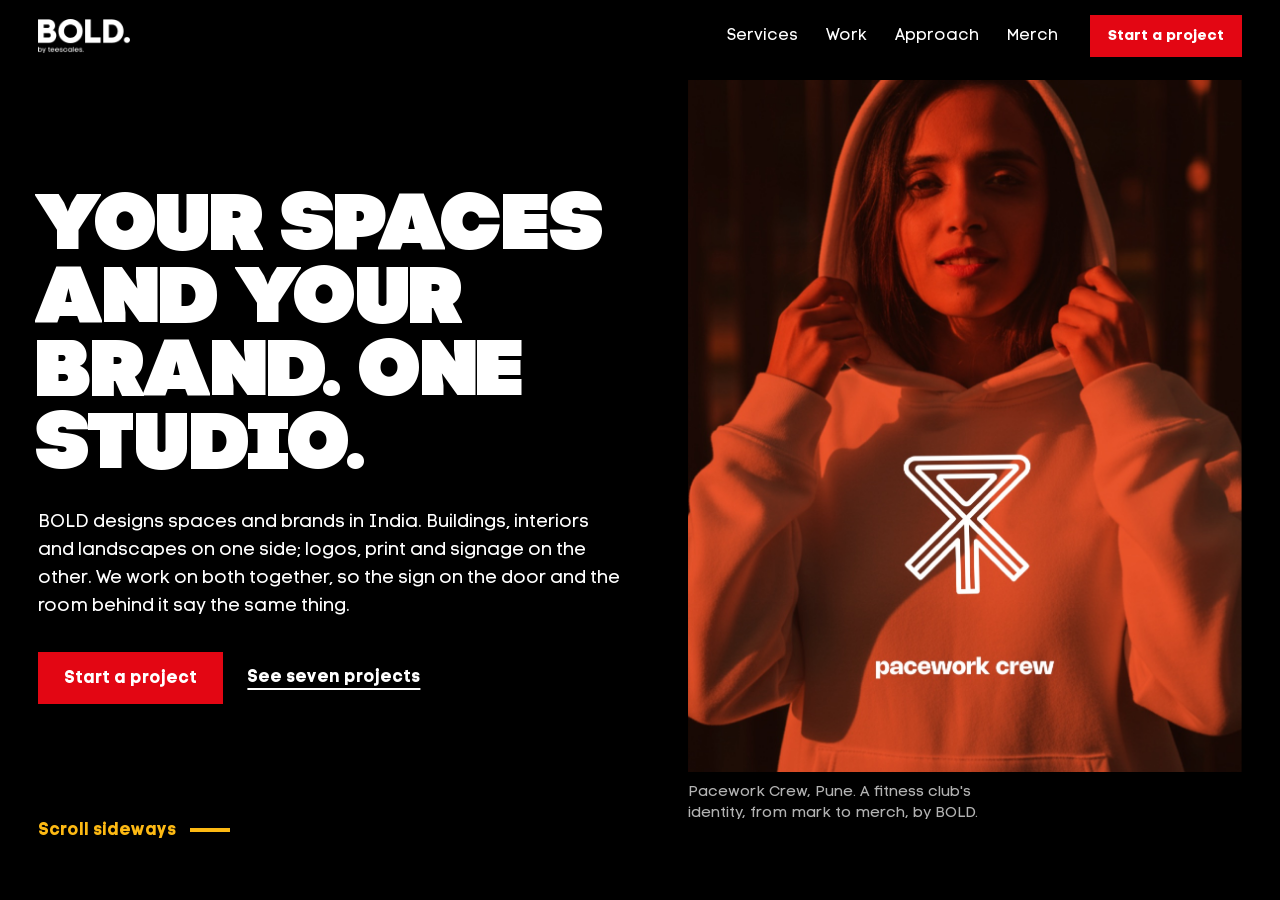
==== index.html @ d88d994c "feat: Work page for every project; homepage features up to four projects.html is rebuilt in the home" ====
<!DOCTYPE html>
<html lang="en">
<head>
  <meta charset="UTF-8">
  <meta name="viewport" content="width=device-width, initial-scale=1.0, viewport-fit=cover">
  <title>BOLD — Spaces and brands, one studio</title>
  <meta name="description" content="BOLD is a design studio in India for spaces and brands: buildings, interiors and landscapes, and the identity that goes with them.">
  <link rel="icon" type="image/png" href="Favicon.png">
  <link rel="preload" href="fonts/Code-Pro-Black.ttf" as="font" type="font/ttf" crossorigin>
  <link rel="stylesheet" href="style.css">
</head>
<body>
  <a class="skip" href="#work">Skip to the work</a>

  <header class="bar">
    <a class="bar-logo" href="#top" aria-label="BOLD, back to start"><img src="logo.png" alt="BOLD." width="102" height="38"></a>
    <nav class="bar-nav" aria-label="Sections">
      <a href="#services">Services</a>
      <a href="projects.html">Work</a>
      <a href="#approach">Approach</a>
      <a href="merch.html">Merch</a>
    </nav>
    <a class="btn btn-small" href="#contact">Start a project</a>
  </header>

  <main class="track" id="track" tabindex="-1">

    <!-- 1. Hero -->
    <section class="panel hero" id="top" aria-labelledby="hero-title">
      <div class="hero-copy">
        <h1 id="hero-title" class="display">Your spaces and your brand. One studio.</h1>
        <p class="lede">BOLD designs spaces and brands in India. Buildings, interiors and landscapes on one side; logos, print and signage on the other. We work on both together, so the sign on the door and the room behind it say the same thing.</p>
        <div class="hero-actions">
          <a class="btn" href="#contact">Start a project</a>
          <a class="link" href="#work">See seven projects</a>
        </div>
      </div>
      <figure class="hero-figure">
        <img src="img/pacework-01.jpg" alt="A runner in an orange Pacework Crew hoodie with the club's ribbon-arrow mark on the chest" width="1119" height="1400" fetchpriority="high">
        <figcaption>Pacework Crew, Pune. A fitness club's identity, from mark to merch, by BOLD.</figcaption>
      </figure>
      <p class="hint" aria-hidden="true"><span class="hint-desk">Scroll sideways</span><span class="hint-phone">Scroll down</span></p>
    </section>

    <!-- 2. Services -->
    <section class="panel services" id="services" aria-labelledby="services-title">
      <div class="services-head">
        <h2 id="services-title" class="display">Three things we do. All under one roof.</h2>
        <p>Most clients need two of them. Hiring one studio for all of it means one brief, one set of meetings and one person who answers for the result.</p>
      </div>
      <article class="service s-blue" data-discipline="architecture">
        <h3>Spaces</h3>
        <p>Buildings, interiors and landscapes. We plan the site, shape the rooms and the ground around them, and hand over drawings a contractor can price.</p>
        <ul>
          <li>Architecture and site planning</li>
          <li>Interior design</li>
          <li>Landscape design</li>
          <li>Elevation design</li>
        </ul>
        <p class="service-proof">Now on the board: Kutumbh Old Age Oasis, Rourkela. A farmhouse for Anup Sharma.</p>
      </article>
      <article class="service s-red" data-discipline="branding">
        <h3>Brand identity</h3>
        <p>A logo with a reason behind every line, then the cards, signs, packaging and guidelines that keep it right after we leave.</p>
        <ul>
          <li>Logo and mark</li>
          <li>Stationery and print</li>
          <li>Merch and packaging</li>
          <li>Brand guidelines</li>
        </ul>
        <p class="service-proof">Five identities since 2024, for clients in Pune, Guwahati, Bhubaneswar and beyond.</p>
      </article>
      <article class="service s-yellow" data-discipline="execution">
        <h3>Execution strategy</h3>
        <p>A design is only as good as what gets made. We pick the vendors, check the samples and stay on it until the print or the finished space matches the drawing.</p>
        <ul>
          <li>Vendor and material selection</li>
          <li>Print and production checks</li>
          <li>Site visits</li>
        </ul>
        <p class="service-proof">Included with every BOLD project.</p>
      </article>
    </section>

    <!-- 3. Work index (live filter) -->
    <section class="panel index" id="work" aria-labelledby="work-title">
      <h2 id="work-title" class="display">Seven projects. Four cities. Three years.</h2>
      <div class="filter" role="group" aria-label="Show projects by discipline">
        <button type="button" class="chip is-on" data-filter="all" aria-pressed="true">All work</button>
        <button type="button" class="chip chip-red" data-filter="branding" aria-pressed="false">Brand identity</button>
        <button type="button" class="chip chip-blue" data-filter="architecture" aria-pressed="false">Spaces</button>
      </div>
      <ul class="index-list">
        <li data-discipline="branding"><a href="#p-pacework"><span class="ix-name">Pacework Crew</span><span class="ix-meta">Full brand design, Pune, 2025</span></a></li>
        <li data-discipline="branding"><a href="#p-trishakti"><span class="ix-name">Trishakti Homestay</span><span class="ix-meta">Logo and stationery, Guwahati, 2025</span></a></li>
        <li data-discipline="branding"><a href="#p-archveda"><span class="ix-name">Arch Veda</span><span class="ix-meta">Logo and stationery, Bhubaneswar, 2024</span></a></li>
        <li data-discipline="branding"><a href="#p-kaafi"><span class="ix-name">Kaafi Coffee</span><span class="ix-meta">Brand identity, 2026</span></a></li>
        <li data-discipline="branding"><span class="ix-name">Chutneys By Neel</span><span class="ix-meta">Full brand design, 2026. Photographs soon.</span></li>
        <li data-discipline="architecture"><span class="ix-name">Kutumbh Old Age Oasis</span><span class="ix-meta">Architectural consultancy, Rourkela, 2026. In design.</span></li>
        <li data-discipline="architecture"><span class="ix-name">Farmhouse for Anup Sharma</span><span class="ix-meta">Architectural consultancy, 2026. In design.</span></li>
      </ul>
      <a class="link work-all" href="projects.html">See every project on the Work page</a>
    </section>

    <!-- featured:start — up to four projects shown on the homepage -->
    <!-- 4. Pacework Crew -->
    <section class="panel project p-pacework" id="p-pacework" aria-labelledby="pacework-title">
      <div class="project-copy">
        <h2 id="pacework-title" class="display">Pacework Crew</h2>
        <p class="project-meta">Full brand design, Pune, 2025</p>
        <p>Three friends started a running club in Pune to pull people out of unhealthy habits. They needed a mark that looked like progress.</p>
        <p>We drew a ribbon around the letter P, tilted it upward and turned the point into an arrow. Three lines run around it like lanes on a track. Then we put it on everything members actually wear and carry.</p>
      </div>
      <div class="strip">
        <figure class="tile tall"><img src="img/pacework-03.jpg" alt="Pacework Crew mark on dark ground, with a note that it centres on the letter P" loading="lazy" width="1120" height="1400"><figcaption>The mark centres on a P for Pacework.</figcaption></figure>
        <figure class="tile tall"><img src="img/pacework-08.jpg" alt="Club member in a teal Pacework Crew tee at an outdoor gym" loading="lazy" width="1120" height="1400"><figcaption>Tees, worn at the club's outdoor gym.</figcaption></figure>
        <figure class="tile tall"><img src="img/pacework-11.jpg" alt="Member holding a white Pacework Crew sipper reading Purpose over comfort" loading="lazy" width="1120" height="1400"><figcaption>Sippers carry the club's line: Purpose over comfort.</figcaption></figure>
        <figure class="tile tall"><img src="img/pacework-06.jpg" alt="Pacework Crew mark on blue, yellow and orange colour blocks" loading="lazy" width="1120" height="1400"><figcaption>One mark, three colours of kit.</figcaption></figure>
        <figure class="tile tall"><img src="img/pacework-12.jpg" alt="Member in a yellow Pacework Crew tank top" loading="lazy" width="1120" height="1400"><figcaption>Tanks for race day.</figcaption></figure>
      </div>
    </section>

    <!-- 5. Trishakti -->
    <section class="panel project p-trishakti" id="p-trishakti" aria-labelledby="trishakti-title">
      <div class="project-copy">
        <h2 id="trishakti-title" class="display">Trishakti Homestay</h2>
        <p class="project-meta">Logo and stationery, Guwahati, 2025</p>
        <p>A mother and her two daughters run this homestay in Guwahati. Trishakti means three strengths, so the mark is three figures under one roof.</p>
        <p>Warm maroon and blush for the colours of an Assamese home, and a hand-drawn flower on every printed piece a guest takes away.</p>
      </div>
      <div class="mosaic">
        <figure class="tile wide"><img src="img/trishakti-02.jpg" alt="Trishakti Homestay business cards in cream and maroon" loading="lazy" width="1400" height="932"><figcaption>Business cards in cream and maroon.</figcaption></figure>
        <figure class="tile portrait"><img src="img/trishakti-03.jpg" alt="Cream Trishakti tote bag with a line-drawn flower" loading="lazy" width="933" height="1400"><figcaption>The guest tote.</figcaption></figure>
        <figure class="tile wide"><img src="img/trishakti-05.jpg" alt="Open Trishakti brochure with flower illustrations" loading="lazy" width="1400" height="932"><figcaption>The welcome booklet: where Assam's warmth welcomes you.</figcaption></figure>
      </div>
    </section>

    <!-- 6. Arch Veda: from sketch to system -->
    <section class="panel project p-archveda" id="p-archveda" aria-labelledby="archveda-title">
      <div class="project-copy">
        <h2 id="archveda-title" class="display">Arch Veda</h2>
        <p class="project-meta">Logo and stationery, Bhubaneswar, 2024</p>
        <p>An architecture studio that works between modern and traditional design. Its mark joins the English letter a with the Hindi letter वे in one stroke.</p>
        <p>Repeat the mark and it becomes a pattern, so the two languages keep talking across every surface.</p>
      </div>
      <ol class="sequence">
        <li><figure class="tile sq"><img src="img/archveda-02.jpg" alt="Pencil sketch of the letter a on grid paper" loading="lazy" width="1400" height="1400"><figcaption>Sketch on grid paper.</figcaption></figure></li>
        <li><figure class="tile sq"><img src="img/archveda-01.jpg" alt="Final Arch Veda mark, white on black" loading="lazy" width="1400" height="1398"><figcaption>The finished mark.</figcaption></figure></li>
        <li><figure class="tile sq"><img src="img/archveda-06.jpg" alt="Arch Veda mark repeated into a pattern" loading="lazy" width="1400" height="1398"><figcaption>Repeated into a pattern.</figcaption></figure></li>
      </ol>
    </section>

    <!-- 6b. Kaafi Coffee: from wordmark to cans -->
    <section class="panel project p-kaafi" id="p-kaafi" aria-labelledby="kaafi-title">
      <div class="project-copy">
        <h2 id="kaafi-title" class="display">Kaafi Coffee</h2>
        <p class="project-meta">Brand identity, 2026</p>
        <p>A coffee brand named in two scripts: काफी in Devanagari over COFFEE in wide Latin capitals, so it reads in Hindi and English at a glance. We drew it in black first. It only got colour once it worked without any.</p>
        <p>Three dogs carry the brand: sleepy pink, calm teal and wide-eyed yellow, each tied to one colour, so you see the colour and know the dog. The same three go on cups, tubes and cans, each with a line in its own mood: "At a normal pace", "Medium hard", "HAAAAAAARD!"</p>
      </div>
      <ol class="sequence">
        <li><figure class="tile sq"><img src="img/kaafi-02.jpg" alt="Kaafi Coffee wordmark in black, Devanagari over spaced Latin capitals, with pink, teal and yellow circles" loading="lazy" width="1400" height="1400"><figcaption>The wordmark in black, before any colour.</figcaption></figure></li>
        <li><figure class="tile sq"><img src="img/kaafi-03.jpg" alt="Kaafi wordmark in outline over construction lines and circles" loading="lazy" width="1400" height="1400"><figcaption>Built on guides: the Devanagari top line sets the width.</figcaption></figure></li>
        <li><figure class="tile sq"><img src="img/kaafi-04.jpg" alt="Three Kaafi lockups with a sleepy pink, calm teal and wide-eyed yellow dog" loading="lazy" width="1400" height="1400"><figcaption>Three dogs, three colours, one wordmark.</figcaption></figure></li>
        <li><figure class="tile sq"><img src="img/kaafi-05.jpg" alt="Grid of nine Kaafi dog tiles in pink, teal and yellow" loading="lazy" width="1400" height="1400"><figcaption>Shuffle the grid and it still reads.</figcaption></figure></li>
        <li><figure class="tile sq"><img src="img/kaafi-08.jpg" alt="Three Kaafi takeaway cups in teal, pink and yellow" loading="lazy" width="1400" height="1400"><figcaption>One colour per cup, known from across the room.</figcaption></figure></li>
        <li><figure class="tile sq"><img src="img/kaafi-12.jpg" alt="Three Kaafi coffee tubes in yellow, teal and pink" loading="lazy" width="1400" height="1400"><figcaption>Tubes, each with a line for its dog's mood.</figcaption></figure></li>
        <li><figure class="tile sq"><img src="img/kaafi-15.jpg" alt="Three Kaafi cans in teal, yellow and pink with hand-written date stamps" loading="lazy" width="1400" height="1400"><figcaption>The same system on cans.</figcaption></figure></li>
      </ol>
    </section>

    <!-- featured:end -->

    <!-- 7. Approach -->
    <section class="panel approach" id="approach" aria-labelledby="approach-title">
      <h2 id="approach-title" class="display">How a BOLD project runs.</h2>
      <div class="principles">
        <article>
          <h3>Clarity</h3>
          <p>Before we draw a line, we write a one-page brief with you: what we are making, for whom, and what it must do. You sign it. Every decision after is checked against it.</p>
        </article>
        <article>
          <h3>Structure</h3>
          <p>Every identity leaves with a guideline your printer can follow. Every space leaves with drawings your contractor can price. Nothing depends on us being in the room.</p>
        </article>
        <article>
          <h3>Intent</h3>
          <p>Each line in a BOLD logo and each wall in a BOLD space has a reason we can explain to you in one sentence. If we can't, it goes.</p>
        </article>
      </div>
    </section>

    <!-- 8. Contact + footer -->
    <section class="panel contact" id="contact" aria-labelledby="contact-title">
      <div class="contact-copy">
        <h2 id="contact-title" class="display">Tell us about your space.</h2>
        <p>Building, interior, landscape or brand: send the site location or plot size, the name of the business, and when you need it. We'll reply with questions and a first estimate.</p>
        <a class="mail" href="mailto:info@buildbold.in?subject=New%20project%20for%20BOLD&amp;body=The%20space%20or%20brand%3A%0ALocation%20or%20plot%20size%3A%0ABusiness%20name%3A%0AWhen%20we%20need%20it%3A">info@buildbold.in</a>
      </div>
      <footer class="foot">
        <p class="foot-word" aria-hidden="true">BOLD.</p>
        <div class="foot-row">
          <span>Spaces, brands and seeing them built. India.</span>
          <a href="merch.html">Merch</a>
          <span>© 2026 BOLD</span>
        </div>
      </footer>
    </section>

  </main>

  <div class="progress" aria-hidden="true"><span id="progress-fill"></span></div>

  <script src="main.js"></script>
</body>
</html>
---- style.css ----
/* BOLD v2 — horizontal on iPad and laptop, vertical on phones. */

@font-face { font-family: 'Code Pro'; src: url('fonts/Code-Pro-Black.ttf') format('truetype'); font-weight: 900; font-display: swap; }
@font-face { font-family: 'Code Pro'; src: url('fonts/Code-Pro-Bold.ttf') format('truetype'); font-weight: 700; font-display: swap; }
@font-face { font-family: 'Code Pro LC'; src: url('fonts/Code-Pro-LC.ttf') format('truetype'); font-weight: 400; font-display: swap; }
@font-face { font-family: 'Code Pro LC'; src: url('fonts/Code-Pro-Bold-LC.ttf') format('truetype'); font-weight: 700; font-display: swap; }

:root {
  --black: #000;
  --white: #fff;
  --red: #E30613;
  --yellow: #FDB913;
  --blue: #005CAB;
  --step: #161616;          /* one tone up from black, for surfaces */
  --muted: #b3b3b3;

  --display: 'Code Pro', 'Arial Black', sans-serif;
  --text: 'Code Pro LC', 'Helvetica Neue', Arial, sans-serif;

  --m: clamp(20px, 3vw, 48px);     /* outer margin */
  --bar: 72px;                     /* header height */
  --foot: 56px;                    /* space kept free at the bottom */
  --ease: cubic-bezier(.2, .7, .1, 1);
}

*, *::before, *::after { box-sizing: border-box; }
html, body { margin: 0; }
body {
  background: var(--black);
  color: var(--white);
  font: 400 17px/1.55 var(--text);
  -webkit-font-smoothing: antialiased;
  text-rendering: optimizeLegibility;
}
img { display: block; max-width: 100%; height: auto; }
a { color: inherit; }
h1, h2, h3, p, ul, ol, figure { margin: 0; }
ul, ol { padding: 0; list-style: none; }
::selection { background: var(--yellow); color: var(--black); }
:focus-visible { outline: 3px solid var(--yellow); outline-offset: 3px; }

.skip { position: fixed; left: var(--m); top: -60px; z-index: 50; background: var(--yellow); color: var(--black); padding: 10px 16px; font-weight: 700; }
.skip:focus { top: 12px; }

/* ---------- Type ---------- */
.display {
  font-family: var(--display);
  font-weight: 900;
  text-transform: uppercase;
  letter-spacing: -0.02em;
  line-height: 0.92;
}
h3 { font: 900 clamp(28px, 2.6vw, 40px)/1 var(--display); text-transform: uppercase; letter-spacing: -0.01em; }

/* ---------- Header ---------- */
.bar {
  position: fixed; inset: 0 0 auto 0; z-index: 20;
  height: var(--bar);
  display: flex; align-items: center; gap: 32px;
  padding: 0 var(--m);
  background: var(--black);
}
.bar-logo img { width: 92px; height: auto; }
.bar-nav { display: flex; gap: 28px; margin-left: auto; }
.bar-nav a { text-decoration: none; font-size: 16px; padding: 6px 0; }
.bar-nav a:hover { color: var(--yellow); }

/* ---------- Buttons and links ---------- */
.btn {
  display: inline-flex; align-items: center;
  min-height: 52px; padding: 0 26px;
  background: var(--red); color: var(--white);
  font: 700 17px/1 var(--text);
  text-decoration: none;
  transition: background .2s, color .2s, transform .15s var(--ease);
}
.btn:hover { background: var(--white); color: var(--black); }
.btn:active { transform: scale(.97); }
.btn-small { min-height: 42px; padding: 0 18px; font-size: 15px; }
.link { font-weight: 700; text-underline-offset: 6px; text-decoration-thickness: 2px; }
.link:hover { color: var(--yellow); }

/* ---------- Pictures ---------- */
.tile img { width: 100%; height: 100%; object-fit: cover; background: var(--step); }
figcaption { font-size: 15px; line-height: 1.4; margin-top: 10px; color: var(--muted); max-width: 34ch; }

/* =========================================================
   Phone: one vertical column (default)
   ========================================================= */
.track { padding-top: var(--bar); }
.panel { padding: 72px var(--m); }
.hint-desk { display: none; }

.hero { display: grid; gap: 40px; padding-top: 40px; }
.hero h1 { font-size: clamp(44px, 13vw, 72px); }
.lede { font-size: 19px; margin-top: 24px; max-width: 34em; }
.hero-actions { display: flex; flex-wrap: wrap; align-items: center; gap: 24px; margin-top: 32px; }
.hero-figure img { aspect-ratio: 4 / 5; object-fit: cover; width: 100%; }
.hint { display: none; }

.services { display: grid; gap: 0; padding-left: 0; padding-right: 0; padding-bottom: 0; }
.services-head { padding: 0 var(--m) 48px; }
.services-head h2 { font-size: clamp(40px, 11vw, 64px); }
.services-head p { margin-top: 20px; max-width: 32em; }
.service { padding: 48px var(--m) 56px; display: flex; flex-direction: column; gap: 18px; }
.service ul { display: grid; gap: 6px; font-weight: 700; }
.service ul li::before { content: ''; display: inline-block; width: 10px; height: 10px; margin-right: 12px; background: currentColor; vertical-align: 1px; }
.service-proof { margin-top: auto; padding-top: 12px; font-size: 15px; }
.s-blue { background: var(--blue); }
.s-red { background: var(--red); }
.s-yellow { background: var(--yellow); color: var(--black); }

.index .display { font-size: clamp(40px, 11vw, 64px); }
.work-all { display: inline-block; margin-top: 28px; }
.filter { display: flex; flex-wrap: wrap; gap: 10px; margin: 32px 0 28px; }
.chip {
  min-height: 44px; padding: 0 18px;
  border: 0; background: var(--step); color: var(--white);
  font: 700 15px/1 var(--text); cursor: pointer;
  transition: background .2s, color .2s, transform .15s var(--ease);
}
.chip:hover { background: #2a2a2a; }
.chip:active { transform: scale(.96); }
.chip.is-on { background: var(--white); color: var(--black); }
.chip-red.is-on { background: var(--red); color: var(--white); }
.chip-blue.is-on { background: var(--blue); color: var(--white); }
.index-list { display: grid; gap: 22px; }
.index-list li { transition: opacity .3s var(--ease), transform .3s var(--ease); }
.index-list li.is-dim { opacity: .18; }
.index-list a { text-decoration: none; display: block; }
.ix-name { display: block; font: 900 clamp(28px, 7.5vw, 40px)/1 var(--display); text-transform: uppercase; letter-spacing: -0.01em; }
.index-list a .ix-name { transition: color .2s; }
.index-list a:hover .ix-name { color: var(--yellow); }
.index-list a .ix-name::after { content: ''; display: inline-block; width: .32em; height: .32em; margin-left: .25em; background: var(--red); vertical-align: .1em; }
.ix-meta { display: block; margin-top: 6px; color: var(--muted); font-size: 15px; }

.project { display: grid; gap: 32px; }
.project h2 { font-size: clamp(40px, 11vw, 64px); }
.project-meta { font-weight: 700; margin: 14px 0 18px; }
.project-copy p + p { margin-top: 14px; }
.p-pacework .project-meta { color: var(--red); }
.p-trishakti { background: #3a1e22; }      /* Trishakti maroon, from its own stationery */
.p-trishakti .project-meta { color: #f2b8a8; }
.p-archveda { background: var(--white); color: var(--black); }
.p-archveda .project-meta { color: var(--blue); }
.p-archveda figcaption { color: #555; }
.p-trishakti figcaption { color: #e3c8c2; }

/* Galleries swipe sideways on a phone */
.strip, .mosaic, .sequence {
  display: flex; gap: 12px;
  overflow-x: auto; scroll-snap-type: x mandatory;
  margin: 0 calc(var(--m) * -1); padding: 0 var(--m) 8px;
  scrollbar-width: none;
}
.strip::-webkit-scrollbar, .mosaic::-webkit-scrollbar, .sequence::-webkit-scrollbar { display: none; }
.tile { flex: none; scroll-snap-align: start; }
.tile.tall, .tile.portrait { width: 72vw; }
.tile.tall img, .tile.portrait img { aspect-ratio: 4 / 5; }
.tile.wide { width: 86vw; }
.tile.wide img { aspect-ratio: 3 / 2; }
.tile.sq { width: 72vw; }
.tile.sq img { aspect-ratio: 1; }
.sequence li { flex: none; }

.approach { background: var(--white); color: var(--black); }
.approach h2 { font-size: clamp(40px, 11vw, 64px); }
.principles { display: grid; gap: 40px; margin-top: 40px; }
.principles h3 { font-size: clamp(36px, 10vw, 56px); margin-bottom: 12px; }
.principles article:nth-child(1) h3 { color: var(--red); }
.principles article:nth-child(2) h3 { color: var(--blue); }
.principles article:nth-child(3) h3 { color: var(--black); box-shadow: inset 0 -0.18em 0 var(--yellow); display: inline-block; }

.contact { background: var(--red); display: flex; flex-direction: column; gap: 64px; padding-bottom: 32px; }
.contact h2 { font-size: clamp(44px, 12vw, 72px); }
.contact-copy p { margin-top: 20px; max-width: 30em; font-size: 19px; }
.mail {
  display: inline-block; margin-top: 28px;
  font: 900 clamp(20px, 6.2vw, 44px)/1 var(--display); text-transform: uppercase; max-width: 100%; overflow-wrap: anywhere;
  text-decoration: none; background: var(--black); padding: 14px 18px;
  transition: background .2s, color .2s;
}
.mail:hover { background: var(--white); color: var(--black); }
.foot-word { font: 900 30vw/0.8 var(--display); letter-spacing: -0.04em; margin-left: -0.04em; }
.foot-row { display: flex; flex-wrap: wrap; gap: 8px 24px; margin-top: 20px; font-size: 15px; }

.progress { position: fixed; left: 0; right: 0; bottom: 0; height: 5px; z-index: 30; pointer-events: none; }
.progress span { display: block; height: 100%; background: var(--yellow); transform-origin: 0 50%; transform: scaleX(0); }

@media (max-width: 767px) {
  .bar { gap: 16px; }
  .bar-nav { display: none; }
  .bar .btn-small { margin-left: auto; }
}

/* =========================================================
   iPad and laptop: one long horizontal walk
   ========================================================= */
@media (min-width: 768px) {
  html, body { height: 100%; overflow: hidden; }
  .track {
    position: fixed; inset: 0;
    display: flex; align-items: stretch;
    overflow-x: auto; overflow-y: hidden;
    padding-top: 0;
    overscroll-behavior: contain;
    scrollbar-width: none;
    -webkit-overflow-scrolling: touch;
  }
  .track::-webkit-scrollbar { display: none; }
  .panel {
    flex: none; height: 100dvh;
    padding: calc(var(--bar) + clamp(16px, 4vh, 48px)) var(--m) var(--foot);
  }
  .hint, .hint-desk { display: block; }
  .hint-phone { display: none; }

  /* Hero */
  .hero {
    width: 100vw;
    grid-template-columns: minmax(0, 1fr) auto;
    grid-template-rows: 1fr auto;
    column-gap: clamp(32px, 5vw, 96px); row-gap: 0;
    padding-top: calc(var(--bar) + 8px);
  }
  .hero-copy { align-self: center; max-width: 60vw; }
  .hero h1 { font-size: min(6.2vw, 11.5vh); }
  .lede { font-size: clamp(17px, 1.4vw, 21px); max-width: 36em; }
  .hero-figure { grid-row: 1 / 3; grid-column: 2; height: 100%; display: flex; flex-direction: column; }
  .hero-figure img { height: calc(100dvh - var(--bar) - 8px - var(--foot) - 72px); width: auto; aspect-ratio: 4 / 5; }
  .hint { grid-row: 2; grid-column: 1; font-weight: 700; color: var(--yellow); }
  .hint span::after { content: ''; display: inline-block; width: 40px; height: 4px; margin-left: 14px; background: currentColor; vertical-align: middle; animation: nudge 1.6s var(--ease) infinite; }

  /* Services: one black column, then three full colour fields */
  .services { display: flex; padding: 0; }
  .services-head {
    width: clamp(340px, 34vw, 560px);
    padding: calc(var(--bar) + clamp(16px, 4vh, 48px)) var(--m) var(--foot);
    display: flex; flex-direction: column; justify-content: center;
  }
  .services-head h2 { font-size: min(4.6vw, 9vh); }
  .service {
    width: clamp(320px, 31vw, 500px);
    padding: calc(var(--bar) + clamp(16px, 6vh, 72px)) clamp(24px, 2.6vw, 44px) var(--foot);
    gap: clamp(12px, 2.2vh, 22px);
    font-size: clamp(16px, 1.2vw, 18px);
  }
  .service h3 { font-size: min(3.2vw, 6vh); }

  /* Work index */
  .index { width: clamp(900px, 92vw, 1480px); display: flex; flex-direction: column; }
  .index .display { font-size: min(4vw, 7vh); max-width: 22ch; }
  .filter { margin: clamp(16px, 3.5vh, 36px) 0 clamp(16px, 3vh, 32px); }
  .index-list { grid-template-columns: 1fr 1fr; gap: clamp(10px, 2vh, 22px) 4vw; align-content: start; }
  .work-all { margin-top: auto; padding-top: 12px; }
  .ix-name { font-size: min(2.7vw, 4.6vh); }

  /* Kaafi: seven squares in two rows, read top to bottom, left to right */
  .p-kaafi .sequence { display: grid; grid-auto-flow: column; grid-template-rows: repeat(2, auto); gap: 2.4vh clamp(12px, 1.4vw, 24px); height: auto; align-self: center; }
  .p-kaafi .sequence li, .p-kaafi .tile { height: auto; }
  .p-kaafi .tile img { height: calc((100dvh - var(--bar) - clamp(16px, 4vh, 48px) - var(--foot) - 2.4vh) / 2 - 64px); }
  .ix-meta { margin-top: 2px; }

  /* Project panels: copy column, then a strip of pictures at full height */
  .project { display: flex; gap: clamp(28px, 3vw, 56px); align-items: stretch; }
  .project-copy { width: clamp(300px, 28vw, 440px); flex: none; align-self: center; font-size: clamp(16px, 1.2vw, 18px); }
  .project h2 { font-size: min(4.4vw, 8.5vh); }
  .strip, .mosaic, .sequence {
    margin: 0; padding: 0; overflow: visible;
    gap: clamp(12px, 1.4vw, 24px);
    height: 100%;
  }
  .tile { height: 100%; }
  .tile img { height: calc(100dvh - var(--bar) - clamp(16px, 4vh, 48px) - var(--foot) - 72px); width: auto; }
  .tile.tall, .tile.portrait, .tile.wide, .tile.sq { width: auto; }
  .tile.tall img, .tile.portrait img { aspect-ratio: 4 / 5; }
  .tile.wide img { aspect-ratio: 3 / 2; }
  .tile.sq img { aspect-ratio: 1; }
  .sequence li { height: 100%; }
  figcaption { min-height: 2.8em; }

  /* Approach */
  .approach { width: 100vw; display: flex; flex-direction: column; justify-content: center; }
  .approach h2 { font-size: min(5.6vw, 10vh); }
  .principles { grid-template-columns: repeat(3, 1fr); gap: clamp(24px, 4vw, 72px); margin-top: clamp(24px, 6vh, 72px); }
  .principles h3 { font-size: min(4.2vw, 8vh); }
  .principles p { font-size: clamp(16px, 1.25vw, 19px); max-width: 30em; }

  /* Contact */
  .contact { width: 100vw; justify-content: space-between; padding-bottom: calc(var(--foot) - 24px); gap: 24px; }
  .contact h2 { font-size: min(6vw, 10.5vh); max-width: 14ch; }
  .contact-copy p { font-size: clamp(17px, 1.4vw, 21px); }
  .mail { font-size: min(3.6vw, 6.4vh); }
  .foot { display: flex; align-items: flex-end; justify-content: space-between; gap: 32px; }
  .foot-word { font-size: min(15vw, 26vh); }
  .foot-row { flex-direction: column; align-items: flex-end; text-align: right; margin: 0 0 1.2vh; }
}

/* Touch screens in horizontal mode settle on a panel */
@media (min-width: 768px) and (pointer: coarse) {
  .track { scroll-snap-type: x proximity; }
  .panel, .service, .services-head, .tile { scroll-snap-align: start; }
}

/* iPad portrait: taller than wide, give the hero picture less room */
@media (min-width: 768px) and (orientation: portrait) {
  .hero { grid-template-columns: 1fr; grid-template-rows: auto minmax(0, 1fr) auto; padding-top: calc(var(--bar) + 32px); }
  .hero-copy { max-width: none; align-self: end; }
  .hero h1 { font-size: 9.6vw; }
  .hero-figure { grid-row: 2; grid-column: 1; height: auto; min-height: 0; margin-top: 32px; overflow: hidden; }
  .hero-figure img { width: 100%; height: auto; flex: 1 1 0; min-height: 0; aspect-ratio: auto; object-fit: cover; object-position: 50% 20%; }
  .hint { grid-row: 3; margin-top: 16px; }
  .approach { width: 100vw; }
  .principles { grid-template-columns: 1fr; }
  .principles h3 { font-size: 7vw; }
  .contact h2 { font-size: 10vw; }
  .mail { font-size: 5.4vw; }
  .foot { flex-direction: column; align-items: flex-start; }
  .foot-row { align-items: flex-start; text-align: left; }
}

/* ---------- Opening sequence ---------- */
@keyframes rise { from { opacity: 0; transform: translateY(28px); } to { opacity: 1; transform: none; } }
@keyframes wipe { from { clip-path: inset(0 0 100% 0); } to { clip-path: inset(0); } }
@keyframes nudge { 0%, 100% { transform: translateX(0); } 50% { transform: translateX(10px); } }

.js .hero h1 { animation: rise .8s var(--ease) both; }
.js .hero .lede { animation: rise .8s .12s var(--ease) both; }
.js .hero-actions { animation: rise .8s .22s var(--ease) both; }
.js .hero-figure img { animation: wipe 1.1s .1s var(--ease) both; }

/* ---------- Micro-interactions ---------- */
:root { --fast: .2s; --mid: .35s; }

/* Sections arrive part by part as they come into view (classes added by main.js) */
.js .rv { opacity: 0; transform: translateY(18px); transition: opacity .7s var(--ease), transform .7s var(--ease); transition-delay: calc(var(--i, 0) * 70ms); }
.js .rv.in { opacity: 1; transform: none; }

/* Pictures fade in once loaded instead of popping */
.js img[loading="lazy"] { opacity: 0; transition: opacity .6s var(--ease); }
.js img[loading="lazy"].loaded { opacity: 1; }

/* Nav: an underline grows on hover and marks the section in view */
.bar-nav a { background: linear-gradient(currentColor, currentColor) 0 100% / 0 2px no-repeat; transition: background-size var(--mid) var(--ease), color var(--fast); }
.bar-nav a:hover, .bar-nav a[aria-current="true"] { background-size: 100% 2px; }
.bar-nav a[aria-current="true"] { color: var(--yellow); }
.bar-logo img { transition: opacity var(--fast); }
.bar-logo:hover img { opacity: .75; }

/* Buttons lift a little; the press stays */
.btn { transition: background var(--fast), color var(--fast), transform var(--mid) var(--ease); }
.btn:hover { transform: translateY(-2px); }
.btn:active { transform: translateY(0) scale(.97); }
.link { transition: color var(--fast), text-underline-offset var(--mid) var(--ease); }
.link:hover { text-underline-offset: 9px; }

/* Services: list items step in, their squares turn */
.service li { transition: transform var(--mid) var(--ease); }
.service li::before { transition: transform var(--mid) var(--ease); }
.service li:hover { transform: translateX(6px); }
.service li:hover::before { transform: rotate(45deg); }

/* Work index: names step right, the red square turns */
.index-list a .ix-name { transition: color var(--fast), transform var(--mid) var(--ease); }
.index-list a:hover .ix-name, .index-list a:focus-visible .ix-name { transform: translateX(10px); }
.index-list a .ix-name::after { transition: transform var(--mid) var(--ease); }
.index-list a:hover .ix-name::after { transform: rotate(90deg) scale(1.3); }

/* Project pictures lift on hover, captions brighten */
.tile { transition: transform .5s var(--ease); }
.tile figcaption { transition: color var(--fast); }
.tile:hover, .js .tile.rv.in:hover { transform: translateY(-6px); }
.tile:hover figcaption { color: var(--white); }
.p-archveda .tile:hover figcaption { color: var(--black); }

/* The sideways hint leaves once the visitor has scrolled */
.hint { transition: opacity .5s var(--ease); }
.hint.gone { opacity: 0; }

@media (hover: none) {
  .tile:hover, .js .tile.rv.in:hover, .btn:hover, .service li:hover { transform: none; }
}

@media (prefers-reduced-motion: reduce) {
  *, *::before, *::after { animation: none !important; transition: none !important; scroll-behavior: auto !important; }
  .js .rv, .js img[loading="lazy"] { opacity: 1; transform: none; }
}
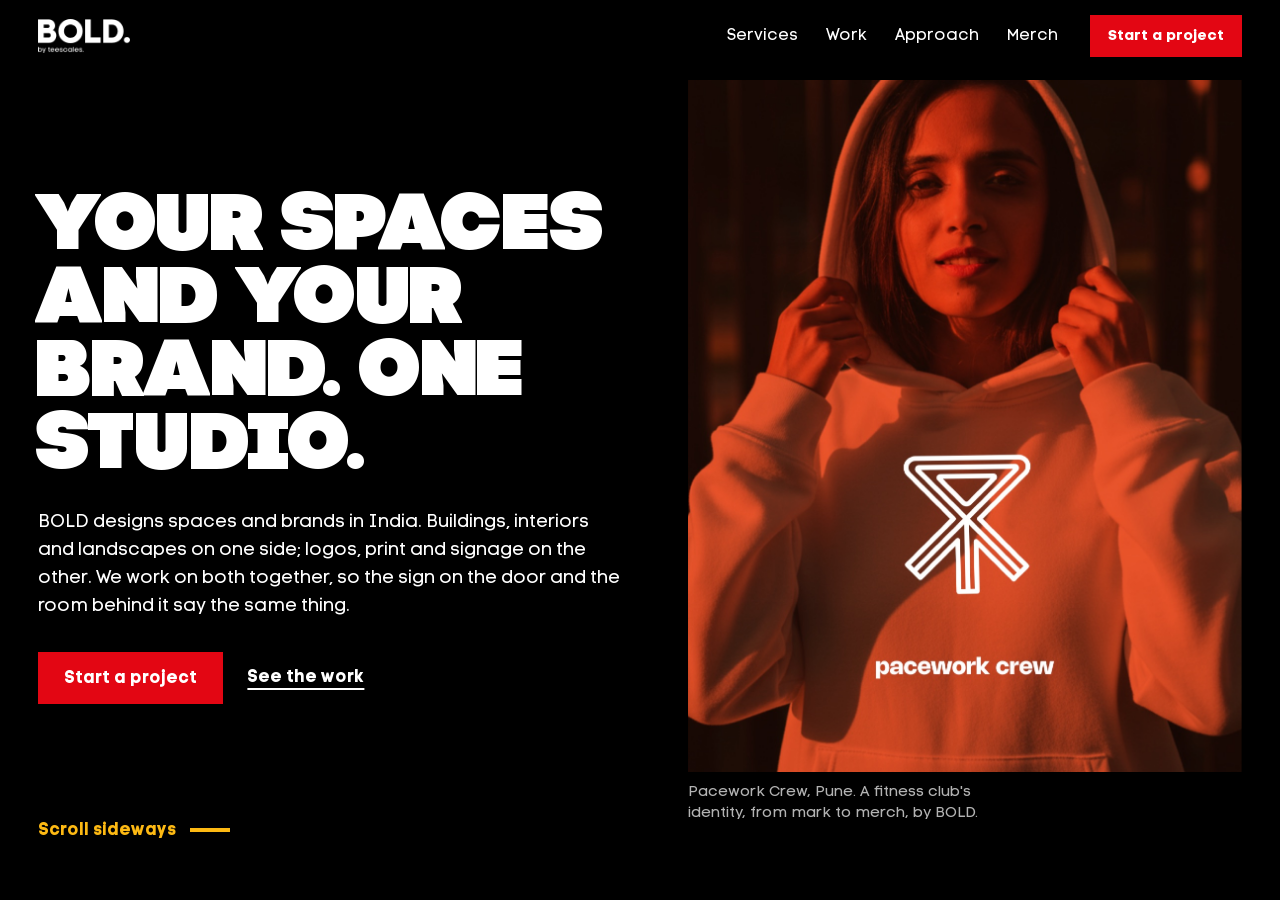
==== commit c7b1ca3b: "feat: homepage work preview split into Spaces and Brand identity One picture per project linking to " ====
--- a/index.html
+++ b/index.html
@@ -32,7 +32,7 @@
         <p class="lede">BOLD designs spaces and brands in India. Buildings, interiors and landscapes on one side; logos, print and signage on the other. We work on both together, so the sign on the door and the room behind it say the same thing.</p>
         <div class="hero-actions">
           <a class="btn" href="#contact">Start a project</a>
-          <a class="link" href="#work">See seven projects</a>
+          <a class="link" href="#work">See the work</a>
         </div>
       </div>
       <figure class="hero-figure">
@@ -82,94 +82,36 @@
       </article>
     </section>
 
-    <!-- 3. Work index (live filter) -->
-    <section class="panel index" id="work" aria-labelledby="work-title">
-      <h2 id="work-title" class="display">Seven projects. Four cities. Three years.</h2>
-      <div class="filter" role="group" aria-label="Show projects by discipline">
-        <button type="button" class="chip is-on" data-filter="all" aria-pressed="true">All work</button>
-        <button type="button" class="chip chip-red" data-filter="branding" aria-pressed="false">Brand identity</button>
-        <button type="button" class="chip chip-blue" data-filter="architecture" aria-pressed="false">Spaces</button>
+    <!-- 3. Work preview: one picture per project, split by discipline -->
+    <section class="panel wp" id="work" aria-labelledby="work-title">
+      <div class="wp-intro">
+        <h2 id="work-title" class="display">Selected work.</h2>
+        <p>Spaces we are drawing and brands we have built. Pick one to see the whole project.</p>
+        <a class="btn" href="projects.html">See all work</a>
       </div>
-      <ul class="index-list">
-        <li data-discipline="branding"><a href="#p-pacework"><span class="ix-name">Pacework Crew</span><span class="ix-meta">Full brand design, Pune, 2025</span></a></li>
-        <li data-discipline="branding"><a href="#p-trishakti"><span class="ix-name">Trishakti Homestay</span><span class="ix-meta">Logo and stationery, Guwahati, 2025</span></a></li>
-        <li data-discipline="branding"><a href="#p-archveda"><span class="ix-name">Arch Veda</span><span class="ix-meta">Logo and stationery, Bhubaneswar, 2024</span></a></li>
-        <li data-discipline="branding"><a href="#p-kaafi"><span class="ix-name">Kaafi Coffee</span><span class="ix-meta">Brand identity, 2026</span></a></li>
-        <li data-discipline="branding"><span class="ix-name">Chutneys By Neel</span><span class="ix-meta">Full brand design, 2026. Photographs soon.</span></li>
-        <li data-discipline="architecture"><span class="ix-name">Kutumbh Old Age Oasis</span><span class="ix-meta">Architectural consultancy, Rourkela, 2026. In design.</span></li>
-        <li data-discipline="architecture"><span class="ix-name">Farmhouse for Anup Sharma</span><span class="ix-meta">Architectural consultancy, 2026. In design.</span></li>
-      </ul>
-      <a class="link work-all" href="projects.html">See every project on the Work page</a>
-    </section>
 
-    <!-- featured:start — up to four projects shown on the homepage -->
-    <!-- 4. Pacework Crew -->
-    <section class="panel project p-pacework" id="p-pacework" aria-labelledby="pacework-title">
-      <div class="project-copy">
-        <h2 id="pacework-title" class="display">Pacework Crew</h2>
-        <p class="project-meta">Full brand design, Pune, 2025</p>
-        <p>Three friends started a running club in Pune to pull people out of unhealthy habits. They needed a mark that looked like progress.</p>
-        <p>We drew a ribbon around the letter P, tilted it upward and turned the point into an arrow. Three lines run around it like lanes on a track. Then we put it on everything members actually wear and carry.</p>
+      <div class="wp-group wp-spaces">
+        <h3><i class="wp-mark" aria-hidden="true"></i>Spaces</h3>
+        <!-- tiles:spaces -->
+        <ul class="wp-tiles">
+          <li class="wp-pending"><span class="wp-frame"><span>In design</span></span><span class="wp-name">Kutumbh Old Age Oasis</span><span class="wp-meta">Rourkela, 2026</span></li>
+          <li class="wp-pending"><span class="wp-frame"><span>In design</span></span><span class="wp-name">Farmhouse for Anup Sharma</span><span class="wp-meta">2026</span></li>
+        </ul>
       </div>
-      <div class="strip">
-        <figure class="tile tall"><img src="img/pacework-03.jpg" alt="Pacework Crew mark on dark ground, with a note that it centres on the letter P" loading="lazy" width="1120" height="1400"><figcaption>The mark centres on a P for Pacework.</figcaption></figure>
-        <figure class="tile tall"><img src="img/pacework-08.jpg" alt="Club member in a teal Pacework Crew tee at an outdoor gym" loading="lazy" width="1120" height="1400"><figcaption>Tees, worn at the club's outdoor gym.</figcaption></figure>
-        <figure class="tile tall"><img src="img/pacework-11.jpg" alt="Member holding a white Pacework Crew sipper reading Purpose over comfort" loading="lazy" width="1120" height="1400"><figcaption>Sippers carry the club's line: Purpose over comfort.</figcaption></figure>
-        <figure class="tile tall"><img src="img/pacework-06.jpg" alt="Pacework Crew mark on blue, yellow and orange colour blocks" loading="lazy" width="1120" height="1400"><figcaption>One mark, three colours of kit.</figcaption></figure>
-        <figure class="tile tall"><img src="img/pacework-12.jpg" alt="Member in a yellow Pacework Crew tank top" loading="lazy" width="1120" height="1400"><figcaption>Tanks for race day.</figcaption></figure>
+
+      <div class="wp-group wp-brands">
+        <h3><i class="wp-mark" aria-hidden="true"></i>Brand identity</h3>
+        <!-- tiles:brands (newest first) -->
+        <ul class="wp-tiles">
+          <li><a href="projects.html#p-neel"><span class="wp-frame"><img src="img/neel-04.jpg" alt="Five Chutneys By Neel jars in a row" loading="lazy" width="1400" height="929"></span><span class="wp-name">Chutneys By Neel</span><span class="wp-meta">Bhubaneswar, 2026</span></a></li>
+          <li><a href="projects.html#p-kaafi"><span class="wp-frame"><img src="img/kaafi-08.jpg" alt="Three Kaafi Coffee cups in teal, pink and yellow" loading="lazy" width="1400" height="1400"></span><span class="wp-name">Kaafi Coffee</span><span class="wp-meta">2026</span></a></li>
+          <li><a href="projects.html#p-pacework"><span class="wp-frame"><img src="img/pacework-01.jpg" alt="Runner in a Pacework Crew hoodie" loading="lazy" width="1119" height="1400"></span><span class="wp-name">Pacework Crew</span><span class="wp-meta">Pune, 2025</span></a></li>
+          <li><a href="projects.html#p-trishakti"><span class="wp-frame"><img src="img/trishakti-02.jpg" alt="Trishakti Homestay business cards in cream and maroon" loading="lazy" width="1400" height="932"></span><span class="wp-name">Trishakti Homestay</span><span class="wp-meta">Guwahati, 2025</span></a></li>
+          <li><a href="projects.html#p-archveda"><span class="wp-frame"><img src="img/archveda-02.jpg" alt="First sketch of the Arch Veda mark on grid paper" loading="lazy" width="1400" height="1400"></span><span class="wp-name">Arch Veda</span><span class="wp-meta">Bhubaneswar, 2024</span></a></li>
+        </ul>
       </div>
     </section>
 
-    <!-- 5. Trishakti -->
-    <section class="panel project p-trishakti" id="p-trishakti" aria-labelledby="trishakti-title">
-      <div class="project-copy">
-        <h2 id="trishakti-title" class="display">Trishakti Homestay</h2>
-        <p class="project-meta">Logo and stationery, Guwahati, 2025</p>
-        <p>A mother and her two daughters run this homestay in Guwahati. Trishakti means three strengths, so the mark is three figures under one roof.</p>
-        <p>Warm maroon and blush for the colours of an Assamese home, and a hand-drawn flower on every printed piece a guest takes away.</p>
-      </div>
-      <div class="mosaic">
-        <figure class="tile wide"><img src="img/trishakti-02.jpg" alt="Trishakti Homestay business cards in cream and maroon" loading="lazy" width="1400" height="932"><figcaption>Business cards in cream and maroon.</figcaption></figure>
-        <figure class="tile portrait"><img src="img/trishakti-03.jpg" alt="Cream Trishakti tote bag with a line-drawn flower" loading="lazy" width="933" height="1400"><figcaption>The guest tote.</figcaption></figure>
-        <figure class="tile wide"><img src="img/trishakti-05.jpg" alt="Open Trishakti brochure with flower illustrations" loading="lazy" width="1400" height="932"><figcaption>The welcome booklet: where Assam's warmth welcomes you.</figcaption></figure>
-      </div>
-    </section>
-
-    <!-- 6. Arch Veda: from sketch to system -->
-    <section class="panel project p-archveda" id="p-archveda" aria-labelledby="archveda-title">
-      <div class="project-copy">
-        <h2 id="archveda-title" class="display">Arch Veda</h2>
-        <p class="project-meta">Logo and stationery, Bhubaneswar, 2024</p>
-        <p>An architecture studio that works between modern and traditional design. Its mark joins the English letter a with the Hindi letter वे in one stroke.</p>
-        <p>Repeat the mark and it becomes a pattern, so the two languages keep talking across every surface.</p>
-      </div>
-      <ol class="sequence">
-        <li><figure class="tile sq"><img src="img/archveda-02.jpg" alt="Pencil sketch of the letter a on grid paper" loading="lazy" width="1400" height="1400"><figcaption>Sketch on grid paper.</figcaption></figure></li>
-        <li><figure class="tile sq"><img src="img/archveda-01.jpg" alt="Final Arch Veda mark, white on black" loading="lazy" width="1400" height="1398"><figcaption>The finished mark.</figcaption></figure></li>
-        <li><figure class="tile sq"><img src="img/archveda-06.jpg" alt="Arch Veda mark repeated into a pattern" loading="lazy" width="1400" height="1398"><figcaption>Repeated into a pattern.</figcaption></figure></li>
-      </ol>
-    </section>
-
-    <!-- 6b. Kaafi Coffee: from wordmark to cans -->
-    <section class="panel project p-kaafi" id="p-kaafi" aria-labelledby="kaafi-title">
-      <div class="project-copy">
-        <h2 id="kaafi-title" class="display">Kaafi Coffee</h2>
-        <p class="project-meta">Brand identity, 2026</p>
-        <p>A coffee brand named in two scripts: काफी in Devanagari over COFFEE in wide Latin capitals, so it reads in Hindi and English at a glance. We drew it in black first. It only got colour once it worked without any.</p>
-        <p>Three dogs carry the brand: sleepy pink, calm teal and wide-eyed yellow, each tied to one colour, so you see the colour and know the dog. The same three go on cups, tubes and cans, each with a line in its own mood: "At a normal pace", "Medium hard", "HAAAAAAARD!"</p>
-      </div>
-      <ol class="sequence">
-        <li><figure class="tile sq"><img src="img/kaafi-02.jpg" alt="Kaafi Coffee wordmark in black, Devanagari over spaced Latin capitals, with pink, teal and yellow circles" loading="lazy" width="1400" height="1400"><figcaption>The wordmark in black, before any colour.</figcaption></figure></li>
-        <li><figure class="tile sq"><img src="img/kaafi-03.jpg" alt="Kaafi wordmark in outline over construction lines and circles" loading="lazy" width="1400" height="1400"><figcaption>Built on guides: the Devanagari top line sets the width.</figcaption></figure></li>
-        <li><figure class="tile sq"><img src="img/kaafi-04.jpg" alt="Three Kaafi lockups with a sleepy pink, calm teal and wide-eyed yellow dog" loading="lazy" width="1400" height="1400"><figcaption>Three dogs, three colours, one wordmark.</figcaption></figure></li>
-        <li><figure class="tile sq"><img src="img/kaafi-05.jpg" alt="Grid of nine Kaafi dog tiles in pink, teal and yellow" loading="lazy" width="1400" height="1400"><figcaption>Shuffle the grid and it still reads.</figcaption></figure></li>
-        <li><figure class="tile sq"><img src="img/kaafi-08.jpg" alt="Three Kaafi takeaway cups in teal, pink and yellow" loading="lazy" width="1400" height="1400"><figcaption>One colour per cup, known from across the room.</figcaption></figure></li>
-        <li><figure class="tile sq"><img src="img/kaafi-12.jpg" alt="Three Kaafi coffee tubes in yellow, teal and pink" loading="lazy" width="1400" height="1400"><figcaption>Tubes, each with a line for its dog's mood.</figcaption></figure></li>
-        <li><figure class="tile sq"><img src="img/kaafi-15.jpg" alt="Three Kaafi cans in teal, yellow and pink with hand-written date stamps" loading="lazy" width="1400" height="1400"><figcaption>The same system on cans.</figcaption></figure></li>
-      </ol>
-    </section>
-
-    <!-- featured:end -->
 
     <!-- 7. Approach -->
     <section class="panel approach" id="approach" aria-labelledby="approach-title">
--- a/style.css
+++ b/style.css
@@ -254,6 +254,11 @@
   .index-list { grid-template-columns: 1fr 1fr; gap: clamp(10px, 2vh, 22px) 4vw; align-content: start; }
   .work-all { margin-top: auto; padding-top: 12px; }
   .ix-name { font-size: min(2.7vw, 4.6vh); }
+
+  /* Chutneys By Neel: six landscape pictures in two rows */
+  .p-neel .mosaic { display: grid; grid-auto-flow: column; grid-template-rows: repeat(2, auto); gap: 2.4vh clamp(12px, 1.4vw, 24px); height: auto; align-self: center; }
+  .p-neel .tile { height: auto; }
+  .p-neel .tile img { height: calc((100dvh - var(--bar) - clamp(16px, 4vh, 48px) - var(--foot) - 2.4vh) / 2 - 64px); }
 
   /* Kaafi: seven squares in two rows, read top to bottom, left to right */
   .p-kaafi .sequence { display: grid; grid-auto-flow: column; grid-template-rows: repeat(2, auto); gap: 2.4vh clamp(12px, 1.4vw, 24px); height: auto; align-self: center; }
@@ -329,6 +334,36 @@
 .js .hero-actions { animation: rise .8s .22s var(--ease) both; }
 .js .hero-figure img { animation: wipe 1.1s .1s var(--ease) both; }
 
+/* ---------- Homepage work preview: one picture per project ---------- */
+.wp .display { font-size: clamp(40px, 11vw, 64px); }
+.wp-intro p { margin: 18px 0 24px; max-width: 32em; }
+.wp-group { margin-top: 48px; }
+.wp-group h3 { display: flex; align-items: center; gap: 12px; margin-bottom: 16px; font: 900 22px/1 var(--display); text-transform: uppercase; }
+.wp-mark { display: inline-block; width: 14px; height: 14px; }
+.wp-spaces .wp-mark { background: var(--blue); }
+.wp-brands .wp-mark { background: var(--red); }
+.wp-tiles { display: grid; grid-template-columns: 1fr 1fr; gap: 22px 12px; }
+.wp-tiles a { display: block; text-decoration: none; }
+.wp-frame { display: block; aspect-ratio: 1; overflow: hidden; background: var(--step); }
+.wp-frame img { width: 100%; height: 100%; object-fit: cover; transition: transform .6s var(--ease); }
+.wp-tiles a:hover .wp-frame img, .wp-tiles a:focus-visible .wp-frame img { transform: scale(1.05); }
+.wp-name { display: block; margin-top: 10px; font: 700 15px/1.25 var(--text); transition: color .2s; }
+.wp-tiles a:hover .wp-name { color: var(--yellow); }
+.wp-meta { display: block; margin-top: 2px; font-size: 13px; color: var(--muted); }
+.wp-pending .wp-frame { display: flex; align-items: flex-end; padding: 14px; background: var(--blue); }
+.wp-pending .wp-frame span { font: 900 14px/1 var(--display); text-transform: uppercase; }
+
+@media (min-width: 768px) {
+  .wp {
+    --tile: calc((100dvh - var(--bar) - clamp(16px, 4vh, 48px) - var(--foot) - 168px) / 2);
+    display: flex; align-items: center; gap: clamp(32px, 4vw, 72px);
+  }
+  .wp-intro { width: clamp(300px, 26vw, 440px); flex: none; }
+  .wp .display { font-size: min(4.2vw, 7.4vh); }
+  .wp-group { margin: 0; flex: none; }
+  .wp-tiles { grid-template-columns: none; grid-auto-flow: column; grid-template-rows: repeat(2, auto); grid-auto-columns: var(--tile); gap: 24px 20px; }
+}
+
 /* ---------- Micro-interactions ---------- */
 :root { --fast: .2s; --mid: .35s; }
 
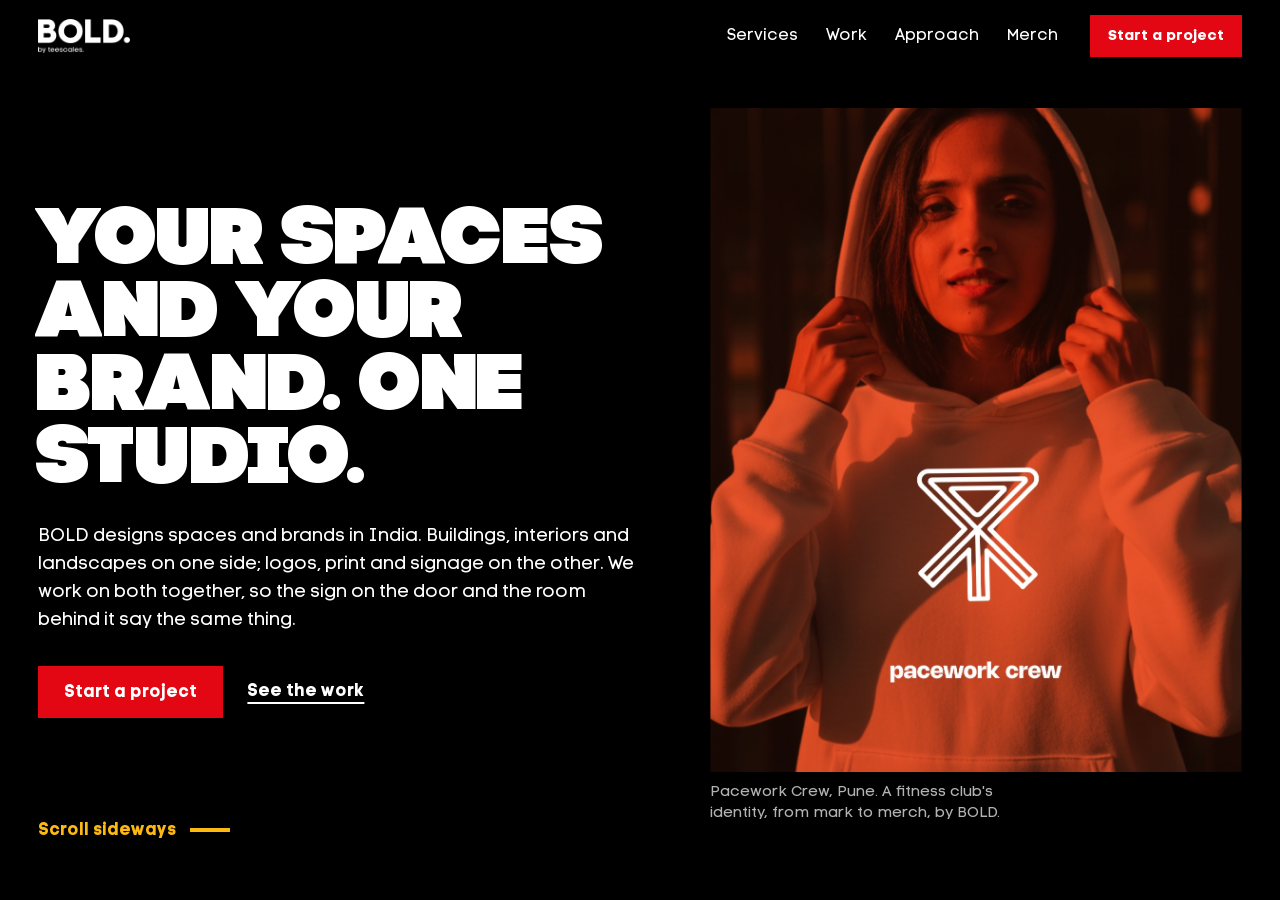
==== commit 8762dbec: "design: tighter 'How a BOLD project runs' panel One sentence per principle instead of a paragraph; t" ====
--- a/index.html
+++ b/index.html
@@ -119,15 +119,15 @@
       <div class="principles">
         <article>
           <h3>Clarity</h3>
-          <p>Before we draw a line, we write a one-page brief with you: what we are making, for whom, and what it must do. You sign it. Every decision after is checked against it.</p>
+          <p>A one-page brief, signed by you, before we draw a single line.</p>
         </article>
         <article>
           <h3>Structure</h3>
-          <p>Every identity leaves with a guideline your printer can follow. Every space leaves with drawings your contractor can price. Nothing depends on us being in the room.</p>
+          <p>Guidelines a printer can follow. Drawings a contractor can price.</p>
         </article>
         <article>
           <h3>Intent</h3>
-          <p>Each line in a BOLD logo and each wall in a BOLD space has a reason we can explain to you in one sentence. If we can't, it goes.</p>
+          <p>Every line and every wall has a reason we can give in one sentence.</p>
         </article>
       </div>
     </section>
--- a/style.css
+++ b/style.css
@@ -88,7 +88,7 @@
    Phone: one vertical column (default)
    ========================================================= */
 .track { padding-top: var(--bar); }
-.panel { padding: 72px var(--m); }
+.panel { padding: 56px var(--m); }
 .hint-desk { display: none; }
 
 .hero { display: grid; gap: 40px; padding-top: 40px; }
@@ -101,7 +101,7 @@
 .services { display: grid; gap: 0; padding-left: 0; padding-right: 0; padding-bottom: 0; }
 .services-head { padding: 0 var(--m) 48px; }
 .services-head h2 { font-size: clamp(40px, 11vw, 64px); }
-.services-head p { margin-top: 20px; max-width: 32em; }
+.services-head p { margin-top: 24px; max-width: 32em; }
 .service { padding: 48px var(--m) 56px; display: flex; flex-direction: column; gap: 18px; }
 .service ul { display: grid; gap: 6px; font-weight: 700; }
 .service ul li::before { content: ''; display: inline-block; width: 10px; height: 10px; margin-right: 12px; background: currentColor; vertical-align: 1px; }
@@ -166,14 +166,15 @@
 .approach { background: var(--white); color: var(--black); }
 .approach h2 { font-size: clamp(40px, 11vw, 64px); }
 .principles { display: grid; gap: 40px; margin-top: 40px; }
-.principles h3 { font-size: clamp(36px, 10vw, 56px); margin-bottom: 12px; }
+.principles h3 { font-size: clamp(44px, 13vw, 72px); line-height: .95; margin-bottom: 10px; }
+.principles p { font-size: 18px; max-width: 26ch; }
 .principles article:nth-child(1) h3 { color: var(--red); }
 .principles article:nth-child(2) h3 { color: var(--blue); }
 .principles article:nth-child(3) h3 { color: var(--black); box-shadow: inset 0 -0.18em 0 var(--yellow); display: inline-block; }
 
 .contact { background: var(--red); display: flex; flex-direction: column; gap: 64px; padding-bottom: 32px; }
 .contact h2 { font-size: clamp(44px, 12vw, 72px); }
-.contact-copy p { margin-top: 20px; max-width: 30em; font-size: 19px; }
+.contact-copy p { margin-top: 24px; max-width: 30em; font-size: 19px; }
 .mail {
   display: inline-block; margin-top: 28px;
   font: 900 clamp(20px, 6.2vw, 44px)/1 var(--display); text-transform: uppercase; max-width: 100%; overflow-wrap: anywhere;
@@ -212,6 +213,8 @@
     flex: none; height: 100dvh;
     padding: calc(var(--bar) + clamp(16px, 4vh, 48px)) var(--m) var(--foot);
   }
+  /* Sections sit well apart: the margin plus a section gap before each one */
+  .panel + .panel { padding-left: calc(var(--m) + clamp(56px, 6vw, 112px)); }
   .hint, .hint-desk { display: block; }
   .hint-phone { display: none; }
 
@@ -221,13 +224,13 @@
     grid-template-columns: minmax(0, 1fr) auto;
     grid-template-rows: 1fr auto;
     column-gap: clamp(32px, 5vw, 96px); row-gap: 0;
-    padding-top: calc(var(--bar) + 8px);
+    padding-top: calc(var(--bar) + clamp(16px, 4vh, 48px));
   }
   .hero-copy { align-self: center; max-width: 60vw; }
   .hero h1 { font-size: min(6.2vw, 11.5vh); }
   .lede { font-size: clamp(17px, 1.4vw, 21px); max-width: 36em; }
   .hero-figure { grid-row: 1 / 3; grid-column: 2; height: 100%; display: flex; flex-direction: column; }
-  .hero-figure img { height: calc(100dvh - var(--bar) - 8px - var(--foot) - 72px); width: auto; aspect-ratio: 4 / 5; }
+  .hero-figure img { height: calc(100dvh - var(--bar) - clamp(16px, 4vh, 48px) - var(--foot) - 72px); width: auto; aspect-ratio: 4 / 5; }
   .hint { grid-row: 2; grid-column: 1; font-weight: 700; color: var(--yellow); }
   .hint span::after { content: ''; display: inline-block; width: 40px; height: 4px; margin-left: 14px; background: currentColor; vertical-align: middle; animation: nudge 1.6s var(--ease) infinite; }
 
@@ -285,11 +288,13 @@
   figcaption { min-height: 2.8em; }
 
   /* Approach */
-  .approach { width: 100vw; display: flex; flex-direction: column; justify-content: center; }
-  .approach h2 { font-size: min(5.6vw, 10vh); }
-  .principles { grid-template-columns: repeat(3, 1fr); gap: clamp(24px, 4vw, 72px); margin-top: clamp(24px, 6vh, 72px); }
-  .principles h3 { font-size: min(4.2vw, 8vh); }
-  .principles p { font-size: clamp(16px, 1.25vw, 19px); max-width: 30em; }
+  /* Approach: heading left; three huge words with their one-line reason, filling the height */
+  .approach { width: clamp(960px, 80vw, 1360px); display: grid; grid-template-columns: minmax(0, 5fr) minmax(0, 9fr); column-gap: clamp(40px, 5vw, 96px); }
+  .approach h2 { font-size: min(4.4vw, 8vh); align-self: start; }
+  .principles { margin: 0; display: grid; grid-template-rows: repeat(3, 1fr); grid-template-columns: none; gap: 0; min-height: 0; }
+  .principles article { display: flex; flex-direction: column; justify-content: center; gap: 1.4vh; }
+  .principles h3 { font-size: min(6vw, 9.5vh); margin: 0; line-height: .85; align-self: flex-start; }
+  .principles p { font-size: clamp(17px, 1.35vw, 21px); max-width: 34ch; }
 
   /* Contact */
   .contact { width: 100vw; justify-content: space-between; padding-bottom: calc(var(--foot) - 24px); gap: 24px; }
@@ -315,9 +320,8 @@
   .hero-figure { grid-row: 2; grid-column: 1; height: auto; min-height: 0; margin-top: 32px; overflow: hidden; }
   .hero-figure img { width: 100%; height: auto; flex: 1 1 0; min-height: 0; aspect-ratio: auto; object-fit: cover; object-position: 50% 20%; }
   .hint { grid-row: 3; margin-top: 16px; }
-  .approach { width: 100vw; }
-  .principles { grid-template-columns: 1fr; }
-  .principles h3 { font-size: 7vw; }
+  .approach { width: 100vw; grid-template-columns: 1fr; grid-template-rows: auto 1fr; row-gap: 4vh; }
+  .principles h3 { font-size: 11vw; }
   .contact h2 { font-size: 10vw; }
   .mail { font-size: 5.4vw; }
   .foot { flex-direction: column; align-items: flex-start; }
@@ -336,7 +340,7 @@
 
 /* ---------- Homepage work preview: one picture per project ---------- */
 .wp .display { font-size: clamp(40px, 11vw, 64px); }
-.wp-intro p { margin: 18px 0 24px; max-width: 32em; }
+.wp-intro p { margin: 24px 0 28px; max-width: 32em; }
 .wp-group { margin-top: 48px; }
 .wp-group h3 { display: flex; align-items: center; gap: 12px; margin-bottom: 16px; font: 900 22px/1 var(--display); text-transform: uppercase; }
 .wp-mark { display: inline-block; width: 14px; height: 14px; }
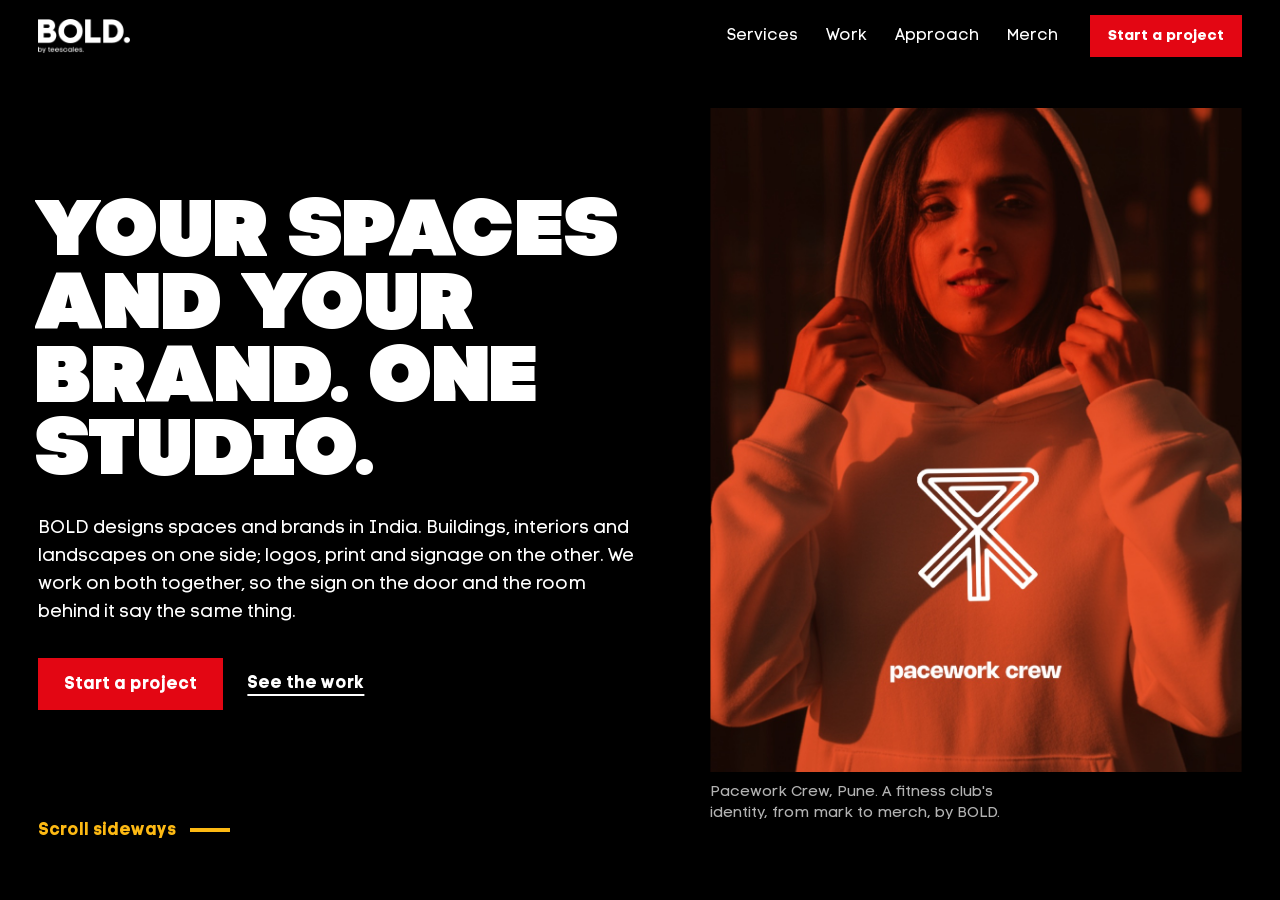
==== commit 67dbba38: "design: 'How a BOLD project runs' lines up, with micro-motion First principle level with the heading" ====
--- a/index.html
+++ b/index.html
@@ -115,7 +115,13 @@
 
     <!-- 7. Approach -->
     <section class="panel approach" id="approach" aria-labelledby="approach-title">
-      <h2 id="approach-title" class="display">How a BOLD project runs.</h2>
+      <div class="approach-head">
+        <h2 id="approach-title" class="display">How a BOLD project runs.</h2>
+        <div class="approach-foot">
+          <p>Three rules, from the first sketch to the handover. They're why a BOLD space and a BOLD brand end up looking like they belong together.</p>
+          <a class="link" href="#contact">Start a project with us</a>
+        </div>
+      </div>
       <div class="principles">
         <article>
           <h3>Clarity</h3>
--- a/style.css
+++ b/style.css
@@ -47,10 +47,10 @@
   font-family: var(--display);
   font-weight: 900;
   text-transform: uppercase;
-  letter-spacing: -0.02em;
+  letter-spacing: 0;
   line-height: 0.92;
 }
-h3 { font: 900 clamp(28px, 2.6vw, 40px)/1 var(--display); text-transform: uppercase; letter-spacing: -0.01em; }
+h3 { font: 900 clamp(28px, 2.6vw, 40px)/1 var(--display); text-transform: uppercase; letter-spacing: 0; }
 
 /* ---------- Header ---------- */
 .bar {
@@ -81,7 +81,7 @@
 .link:hover { color: var(--yellow); }
 
 /* ---------- Pictures ---------- */
-.tile img { width: 100%; height: 100%; object-fit: cover; background: var(--step); }
+.tile img { width: 100%; height: auto; object-fit: cover; background: var(--step); }
 figcaption { font-size: 15px; line-height: 1.4; margin-top: 10px; color: var(--muted); max-width: 34ch; }
 
 /* =========================================================
@@ -105,7 +105,7 @@
 .service { padding: 48px var(--m) 56px; display: flex; flex-direction: column; gap: 18px; }
 .service ul { display: grid; gap: 6px; font-weight: 700; }
 .service ul li::before { content: ''; display: inline-block; width: 10px; height: 10px; margin-right: 12px; background: currentColor; vertical-align: 1px; }
-.service-proof { margin-top: auto; padding-top: 12px; font-size: 15px; }
+.service-proof { margin-top: 12px; padding-top: 12px; font-size: 15px; }
 .s-blue { background: var(--blue); }
 .s-red { background: var(--red); }
 .s-yellow { background: var(--yellow); color: var(--black); }
@@ -128,7 +128,7 @@
 .index-list li { transition: opacity .3s var(--ease), transform .3s var(--ease); }
 .index-list li.is-dim { opacity: .18; }
 .index-list a { text-decoration: none; display: block; }
-.ix-name { display: block; font: 900 clamp(28px, 7.5vw, 40px)/1 var(--display); text-transform: uppercase; letter-spacing: -0.01em; }
+.ix-name { display: block; font: 900 clamp(28px, 7.5vw, 40px)/1 var(--display); text-transform: uppercase; letter-spacing: 0; }
 .index-list a .ix-name { transition: color .2s; }
 .index-list a:hover .ix-name { color: var(--yellow); }
 .index-list a .ix-name::after { content: ''; display: inline-block; width: .32em; height: .32em; margin-left: .25em; background: var(--red); vertical-align: .1em; }
@@ -151,6 +151,7 @@
   display: flex; gap: 12px;
   overflow-x: auto; scroll-snap-type: x mandatory;
   margin: 0 calc(var(--m) * -1); padding: 0 var(--m) 8px;
+  scroll-padding-inline: var(--m);
   scrollbar-width: none;
 }
 .strip::-webkit-scrollbar, .mosaic::-webkit-scrollbar, .sequence::-webkit-scrollbar { display: none; }
@@ -162,6 +163,10 @@
 .tile.sq { width: 72vw; }
 .tile.sq img { aspect-ratio: 1; }
 .sequence li { flex: none; }
+@media (min-width: 600px) {
+  .tile.tall, .tile.portrait, .tile.sq { width: 40vw; }
+  .tile.wide { width: 56vw; }
+}
 
 .approach { background: var(--white); color: var(--black); }
 .approach h2 { font-size: clamp(40px, 11vw, 64px); }
@@ -170,7 +175,17 @@
 .principles p { font-size: 18px; max-width: 26ch; }
 .principles article:nth-child(1) h3 { color: var(--red); }
 .principles article:nth-child(2) h3 { color: var(--blue); }
-.principles article:nth-child(3) h3 { color: var(--black); box-shadow: inset 0 -0.18em 0 var(--yellow); display: inline-block; }
+.principles article:nth-child(3) h3 { color: var(--black); }
+.principles h3 { position: relative; display: inline-block; }
+.principles article:nth-child(3) h3::after { content: ''; position: absolute; left: 0; right: 0; bottom: -.14em; height: .11em; background: var(--yellow); transform-origin: 0 50%; transition: transform .7s .45s var(--ease); }
+.approach-foot { margin-top: 32px; display: grid; gap: 14px; justify-items: start; }
+.approach-foot p { max-width: 34ch; }
+/* Micro-motion: each word wipes in from the left, the Intent underline draws itself, hover nudges the word */
+.js .principles article h3 { clip-path: inset(-.25em 100% -.35em 0); transition: clip-path .9s var(--ease), transform .35s var(--ease); }
+.js .principles article.in h3 { clip-path: inset(-.25em -.2em -.35em 0); }
+.js .principles article:not(.in) h3::after { transform: scaleX(0); }
+.principles article:hover h3 { transform: translateX(8px); }
+.principles article p { transition: color .2s; }
 
 .contact { background: var(--red); display: flex; flex-direction: column; gap: 64px; padding-bottom: 32px; }
 .contact h2 { font-size: clamp(44px, 12vw, 72px); }
@@ -182,7 +197,7 @@
   transition: background .2s, color .2s;
 }
 .mail:hover { background: var(--white); color: var(--black); }
-.foot-word { font: 900 30vw/0.8 var(--display); letter-spacing: -0.04em; margin-left: -0.04em; }
+.foot-word { font: 900 30vw/0.92 var(--display); letter-spacing: -0.01em; margin-left: -0.04em; }
 .foot-row { display: flex; flex-wrap: wrap; gap: 8px 24px; margin-top: 20px; font-size: 15px; }
 
 .progress { position: fixed; left: 0; right: 0; bottom: 0; height: 5px; z-index: 30; pointer-events: none; }
@@ -197,7 +212,7 @@
 /* =========================================================
    iPad and laptop: one long horizontal walk
    ========================================================= */
-@media (min-width: 768px) {
+@media (min-width: 768px) and (orientation: landscape) {
   html, body { height: 100%; overflow: hidden; }
   .track {
     position: fixed; inset: 0;
@@ -214,7 +229,7 @@
     padding: calc(var(--bar) + clamp(16px, 4vh, 48px)) var(--m) var(--foot);
   }
   /* Sections sit well apart: the margin plus a section gap before each one */
-  .panel + .panel { padding-left: calc(var(--m) + clamp(56px, 6vw, 112px)); }
+  .panel + .panel { margin-left: clamp(56px, 6vw, 112px); }
   .hint, .hint-desk { display: block; }
   .hint-phone { display: none; }
 
@@ -231,7 +246,7 @@
   .lede { font-size: clamp(17px, 1.4vw, 21px); max-width: 36em; }
   .hero-figure { grid-row: 1 / 3; grid-column: 2; height: 100%; display: flex; flex-direction: column; }
   .hero-figure img { height: calc(100dvh - var(--bar) - clamp(16px, 4vh, 48px) - var(--foot) - 72px); width: auto; aspect-ratio: 4 / 5; }
-  .hint { grid-row: 2; grid-column: 1; font-weight: 700; color: var(--yellow); }
+  .hint { grid-row: 2; grid-column: 1; align-self: end; padding-top: 16px; font-weight: 700; color: var(--yellow); }
   .hint span::after { content: ''; display: inline-block; width: 40px; height: 4px; margin-left: 14px; background: currentColor; vertical-align: middle; animation: nudge 1.6s var(--ease) infinite; }
 
   /* Services: one black column, then three full colour fields */
@@ -241,14 +256,16 @@
     padding: calc(var(--bar) + clamp(16px, 4vh, 48px)) var(--m) var(--foot);
     display: flex; flex-direction: column; justify-content: center;
   }
-  .services-head h2 { font-size: min(4.6vw, 9vh); }
+  .services-head h2 { font-size: min(3.6vw, 6.6vh); }
   .service {
     width: clamp(320px, 31vw, 500px);
     padding: calc(var(--bar) + clamp(16px, 6vh, 72px)) clamp(24px, 2.6vw, 44px) var(--foot);
     gap: clamp(12px, 2.2vh, 22px);
     font-size: clamp(16px, 1.2vw, 18px);
   }
-  .service h3 { font-size: min(3.2vw, 6vh); }
+  .service h3 { font-size: min(2.6vw, 5.4vh, 52px); }
+  .service { justify-content: center; }
+  .service-proof { margin-top: 2vh; }
 
   /* Work index */
   .index { width: clamp(900px, 92vw, 1480px); display: flex; flex-direction: column; }
@@ -272,7 +289,7 @@
   /* Project panels: copy column, then a strip of pictures at full height */
   .project { display: flex; gap: clamp(28px, 3vw, 56px); align-items: stretch; }
   .project-copy { width: clamp(300px, 28vw, 440px); flex: none; align-self: center; font-size: clamp(16px, 1.2vw, 18px); }
-  .project h2 { font-size: min(4.4vw, 8.5vh); }
+  .project h2 { font-size: min(3.6vw, 7vh, 64px); }
   .strip, .mosaic, .sequence {
     margin: 0; padding: 0; overflow: visible;
     gap: clamp(12px, 1.4vw, 24px);
@@ -289,11 +306,14 @@
 
   /* Approach */
   /* Approach: heading left; three huge words with their one-line reason, filling the height */
-  .approach { width: clamp(960px, 80vw, 1360px); display: grid; grid-template-columns: minmax(0, 5fr) minmax(0, 9fr); column-gap: clamp(40px, 5vw, 96px); }
+  .approach { width: clamp(960px, 80vw, 1360px); display: grid; grid-template-columns: minmax(0, 5fr) minmax(0, 9fr); column-gap: clamp(40px, 5vw, 96px); align-items: stretch; }
+  .approach-head { display: flex; flex-direction: column; min-height: 0; }
+  .approach-foot { margin-top: auto; }
+  .approach-foot p { font-size: clamp(16px, 1.2vw, 19px); }
   .approach h2 { font-size: min(4.4vw, 8vh); align-self: start; }
-  .principles { margin: 0; display: grid; grid-template-rows: repeat(3, 1fr); grid-template-columns: none; gap: 0; min-height: 0; }
+  .principles { margin: 0; display: grid; grid-template-rows: repeat(3, auto); grid-template-columns: none; row-gap: clamp(32px, 6vh, 80px); align-content: start; padding-top: .2em; }
   .principles article { display: flex; flex-direction: column; justify-content: center; gap: 1.4vh; }
-  .principles h3 { font-size: min(6vw, 9.5vh); margin: 0; line-height: .85; align-self: flex-start; }
+  .principles h3 { font-size: min(5vw, 8.4vh); margin: 0; line-height: .9; align-self: flex-start; }
   .principles p { font-size: clamp(17px, 1.35vw, 21px); max-width: 34ch; }
 
   /* Contact */
@@ -302,32 +322,17 @@
   .contact-copy p { font-size: clamp(17px, 1.4vw, 21px); }
   .mail { font-size: min(3.6vw, 6.4vh); }
   .foot { display: flex; align-items: flex-end; justify-content: space-between; gap: 32px; }
-  .foot-word { font-size: min(15vw, 26vh); }
+  .foot-word { font-size: min(13vw, 21vh); }
   .foot-row { flex-direction: column; align-items: flex-end; text-align: right; margin: 0 0 1.2vh; }
 }
 
 /* Touch screens in horizontal mode settle on a panel */
-@media (min-width: 768px) and (pointer: coarse) {
+@media (min-width: 768px) and (orientation: landscape) and (pointer: coarse) {
   .track { scroll-snap-type: x proximity; }
   .panel, .service, .services-head, .tile { scroll-snap-align: start; }
 }
 
 /* iPad portrait: taller than wide, give the hero picture less room */
-@media (min-width: 768px) and (orientation: portrait) {
-  .hero { grid-template-columns: 1fr; grid-template-rows: auto minmax(0, 1fr) auto; padding-top: calc(var(--bar) + 32px); }
-  .hero-copy { max-width: none; align-self: end; }
-  .hero h1 { font-size: 9.6vw; }
-  .hero-figure { grid-row: 2; grid-column: 1; height: auto; min-height: 0; margin-top: 32px; overflow: hidden; }
-  .hero-figure img { width: 100%; height: auto; flex: 1 1 0; min-height: 0; aspect-ratio: auto; object-fit: cover; object-position: 50% 20%; }
-  .hint { grid-row: 3; margin-top: 16px; }
-  .approach { width: 100vw; grid-template-columns: 1fr; grid-template-rows: auto 1fr; row-gap: 4vh; }
-  .principles h3 { font-size: 11vw; }
-  .contact h2 { font-size: 10vw; }
-  .mail { font-size: 5.4vw; }
-  .foot { flex-direction: column; align-items: flex-start; }
-  .foot-row { align-items: flex-start; text-align: left; }
-}
-
 /* ---------- Opening sequence ---------- */
 @keyframes rise { from { opacity: 0; transform: translateY(28px); } to { opacity: 1; transform: none; } }
 @keyframes wipe { from { clip-path: inset(0 0 100% 0); } to { clip-path: inset(0); } }
@@ -356,14 +361,17 @@
 .wp-meta { display: block; margin-top: 2px; font-size: 13px; color: var(--muted); }
 .wp-pending .wp-frame { display: flex; align-items: flex-end; padding: 14px; background: var(--blue); }
 .wp-pending .wp-frame span { font: 900 14px/1 var(--display); text-transform: uppercase; }
-
-@media (min-width: 768px) {
+@media (min-width: 600px) { .wp-tiles { grid-template-columns: repeat(3, 1fr); gap: 28px 16px; } }
+
+@media (min-width: 768px) and (orientation: landscape) {
   .wp {
-    --tile: calc((100dvh - var(--bar) - clamp(16px, 4vh, 48px) - var(--foot) - 168px) / 2);
+    --tile: min(320px, calc((100dvh - var(--bar) - clamp(16px, 4vh, 48px) - var(--foot) - 168px) / 2));
     display: flex; align-items: center; gap: clamp(32px, 4vw, 72px);
   }
-  .wp-intro { width: clamp(300px, 26vw, 440px); flex: none; }
-  .wp .display { font-size: min(4.2vw, 7.4vh); }
+  /* The intro spans the tile block: heading level with the tile tops, button level with the last captions */
+  .wp-intro { width: clamp(300px, 26vw, 440px); flex: none; align-self: center; height: calc(var(--tile) * 2 + 168px - 40px); display: flex; flex-direction: column; padding-top: 40px; }
+  .wp-intro .btn { margin-top: auto; align-self: flex-start; }
+  .wp .display { font-size: min(3.4vw, 6.6vh, 64px); }
   .wp-group { margin: 0; flex: none; }
   .wp-tiles { grid-template-columns: none; grid-auto-flow: column; grid-template-rows: repeat(2, auto); grid-auto-columns: var(--tile); gap: 24px 20px; }
 }
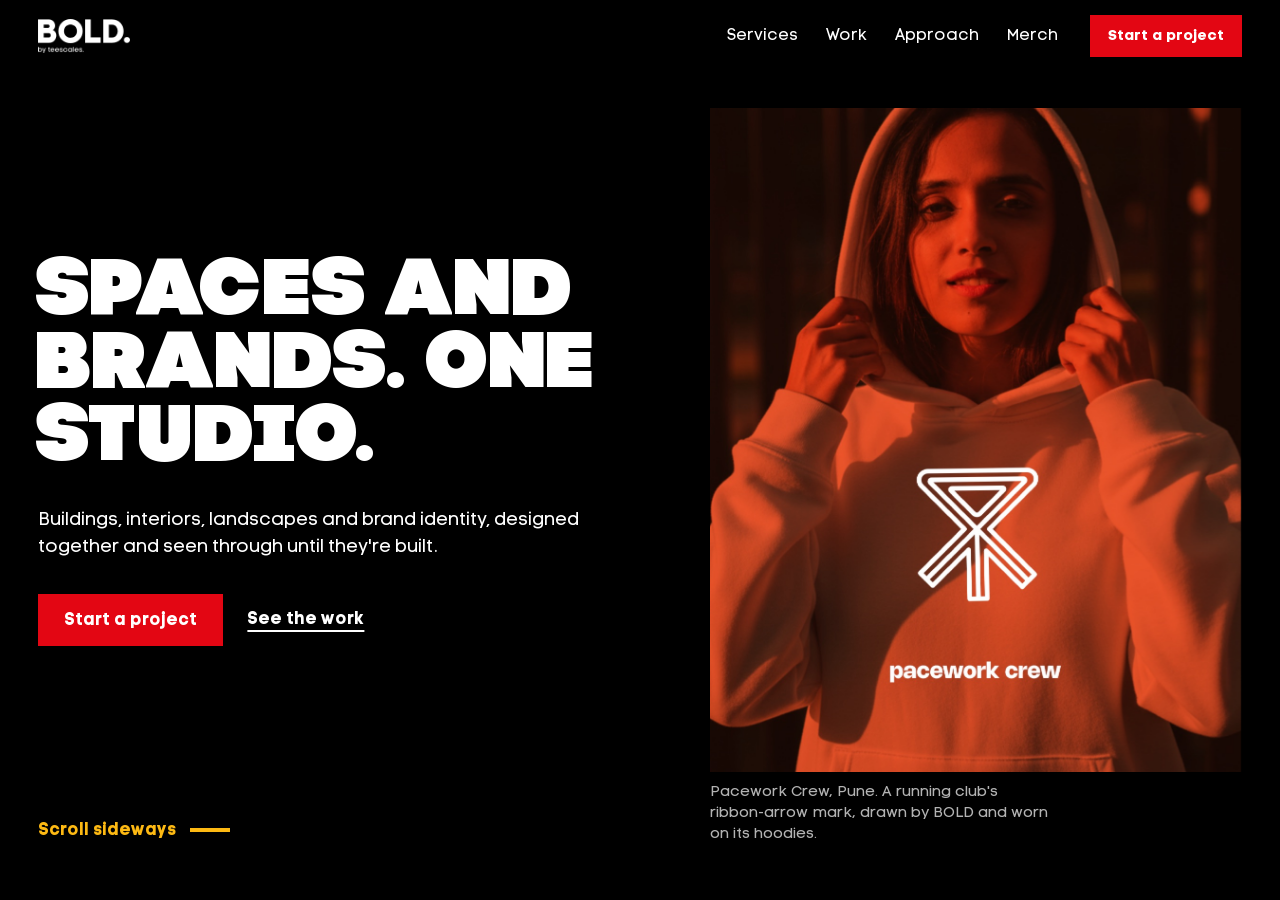
==== commit 30a5f8e1: "design: new copy, scroll-driven motion, old cursor back - Shorter hero and services copy; 'Three rul" ====
--- a/index.html
+++ b/index.html
@@ -7,7 +7,7 @@
   <meta name="description" content="BOLD is a design studio in India for spaces and brands: buildings, interiors and landscapes, and the identity that goes with them.">
   <link rel="icon" type="image/png" href="Favicon.png">
   <link rel="preload" href="fonts/Code-Pro-Black.ttf" as="font" type="font/ttf" crossorigin>
-  <link rel="stylesheet" href="style.css">
+  <link rel="stylesheet" href="style.css?v=20261025">
 </head>
 <body>
   <a class="skip" href="#work">Skip to the work</a>
@@ -28,8 +28,8 @@
     <!-- 1. Hero -->
     <section class="panel hero" id="top" aria-labelledby="hero-title">
       <div class="hero-copy">
-        <h1 id="hero-title" class="display">Your spaces and your brand. One studio.</h1>
-        <p class="lede">BOLD designs spaces and brands in India. Buildings, interiors and landscapes on one side; logos, print and signage on the other. We work on both together, so the sign on the door and the room behind it say the same thing.</p>
+        <h1 id="hero-title" class="display">Spaces and brands. One studio.</h1>
+        <p class="lede">Buildings, interiors, landscapes and brand identity, designed together and seen through until they're built.</p>
         <div class="hero-actions">
           <a class="btn" href="#contact">Start a project</a>
           <a class="link" href="#work">See the work</a>
@@ -37,7 +37,7 @@
       </div>
       <figure class="hero-figure">
         <img src="img/pacework-01.jpg" alt="A runner in an orange Pacework Crew hoodie with the club's ribbon-arrow mark on the chest" width="1119" height="1400" fetchpriority="high">
-        <figcaption>Pacework Crew, Pune. A fitness club's identity, from mark to merch, by BOLD.</figcaption>
+        <figcaption>Pacework Crew, Pune. A running club's ribbon-arrow mark, drawn by BOLD and worn on its hoodies.</figcaption>
       </figure>
       <p class="hint" aria-hidden="true"><span class="hint-desk">Scroll sideways</span><span class="hint-phone">Scroll down</span></p>
     </section>
@@ -45,48 +45,48 @@
     <!-- 2. Services -->
     <section class="panel services" id="services" aria-labelledby="services-title">
       <div class="services-head">
-        <h2 id="services-title" class="display">Three things we do. All under one roof.</h2>
-        <p>Most clients need two of them. Hiring one studio for all of it means one brief, one set of meetings and one person who answers for the result.</p>
+        <h2 id="services-title" class="display">What we do.</h2>
+        <p>Spaces, brand identity, and the work of getting both built. Bring us one, or all three.</p>
       </div>
       <article class="service s-blue" data-discipline="architecture">
         <h3>Spaces</h3>
-        <p>Buildings, interiors and landscapes. We plan the site, shape the rooms and the ground around them, and hand over drawings a contractor can price.</p>
+        <p>Buildings, interiors and landscapes, drawn so completely that a contractor can price them without guessing.</p>
         <ul>
           <li>Architecture and site planning</li>
           <li>Interior design</li>
           <li>Landscape design</li>
           <li>Elevation design</li>
         </ul>
-        <p class="service-proof">Now on the board: Kutumbh Old Age Oasis, Rourkela. A farmhouse for Anup Sharma.</p>
+        <p class="service-proof">On the drawing board now: Kutumbh Old Age Oasis in Rourkela, and a farmhouse for Anup Sharma.</p>
       </article>
       <article class="service s-red" data-discipline="branding">
         <h3>Brand identity</h3>
-        <p>A logo with a reason behind every line, then the cards, signs, packaging and guidelines that keep it right after we leave.</p>
+        <p>A mark with a reason for every line, then the cards, signs, cups and guidelines that keep it right after we hand it over.</p>
         <ul>
           <li>Logo and mark</li>
           <li>Stationery and print</li>
           <li>Merch and packaging</li>
           <li>Brand guidelines</li>
         </ul>
-        <p class="service-proof">Five identities since 2024, for clients in Pune, Guwahati, Bhubaneswar and beyond.</p>
+        <p class="service-proof">Five identities since 2024: a running club, a homestay, a podcast, a coffee brand and a chutney maker.</p>
       </article>
       <article class="service s-yellow" data-discipline="execution">
         <h3>Execution strategy</h3>
-        <p>A design is only as good as what gets made. We pick the vendors, check the samples and stay on it until the print or the finished space matches the drawing.</p>
+        <p>Drawings don't open businesses. Finished rooms and printed boxes do. We choose the vendors, approve the samples and visit the site until what's built matches what was drawn.</p>
         <ul>
           <li>Vendor and material selection</li>
           <li>Print and production checks</li>
           <li>Site visits</li>
         </ul>
-        <p class="service-proof">Included with every BOLD project.</p>
+        <p class="service-proof">Included in every BOLD project.</p>
       </article>
     </section>
 
     <!-- 3. Work preview: one picture per project, split by discipline -->
     <section class="panel wp" id="work" aria-labelledby="work-title">
       <div class="wp-intro">
-        <h2 id="work-title" class="display">Selected work.</h2>
-        <p>Spaces we are drawing and brands we have built. Pick one to see the whole project.</p>
+        <h2 id="work-title" class="display">The work so far.</h2>
+        <p>Two spaces on the drawing board, five brands already out in the world. Pick one to see the whole project.</p>
         <a class="btn" href="projects.html">See all work</a>
       </div>
 
@@ -116,39 +116,42 @@
     <!-- 7. Approach -->
     <section class="panel approach" id="approach" aria-labelledby="approach-title">
       <div class="approach-head">
-        <h2 id="approach-title" class="display">How a BOLD project runs.</h2>
-        <div class="approach-foot">
-          <p>Three rules, from the first sketch to the handover. They're why a BOLD space and a BOLD brand end up looking like they belong together.</p>
-          <a class="link" href="#contact">Start a project with us</a>
-        </div>
+        <h2 id="approach-title" class="display">Three rules, every project.</h2>
       </div>
       <div class="principles">
         <article>
+          <span class="pr-num" aria-hidden="true">01</span>
           <h3>Clarity</h3>
-          <p>A one-page brief, signed by you, before we draw a single line.</p>
+          <p>One page, signed by you before we draw a line, so nobody rewrites the brief halfway through.</p>
         </article>
         <article>
+          <span class="pr-num" aria-hidden="true">02</span>
           <h3>Structure</h3>
-          <p>Guidelines a printer can follow. Drawings a contractor can price.</p>
+          <p>Drawings a contractor can price. Guidelines a printer can follow. Nobody needs to call us to understand them.</p>
         </article>
         <article>
+          <span class="pr-num" aria-hidden="true">03</span>
           <h3>Intent</h3>
-          <p>Every line and every wall has a reason we can give in one sentence.</p>
+          <p>Ask why any wall, colour or curve is there. You'll get the answer in one sentence.</p>
         </article>
+      </div>
+      <div class="approach-foot">
+        <p>They apply to a farmhouse and a chutney jar alike, and they're why a BOLD room and a BOLD logo look like they came from the same place.</p>
+        <a class="link" href="#contact">Start a project with us</a>
       </div>
     </section>
 
     <!-- 8. Contact + footer -->
     <section class="panel contact" id="contact" aria-labelledby="contact-title">
       <div class="contact-copy">
-        <h2 id="contact-title" class="display">Tell us about your space.</h2>
-        <p>Building, interior, landscape or brand: send the site location or plot size, the name of the business, and when you need it. We'll reply with questions and a first estimate.</p>
+        <h2 id="contact-title" class="display">Tell us what you're building.</h2>
+        <p>Get in touch.</p>
         <a class="mail" href="mailto:info@buildbold.in?subject=New%20project%20for%20BOLD&amp;body=The%20space%20or%20brand%3A%0ALocation%20or%20plot%20size%3A%0ABusiness%20name%3A%0AWhen%20we%20need%20it%3A">info@buildbold.in</a>
       </div>
       <footer class="foot">
         <p class="foot-word" aria-hidden="true">BOLD.</p>
         <div class="foot-row">
-          <span>Spaces, brands and seeing them built. India.</span>
+          <span>Spaces and brands, designed together and seen through to the finish. India.</span>
           <a href="merch.html">Merch</a>
           <span>© 2026 BOLD</span>
         </div>
@@ -159,6 +162,6 @@
 
   <div class="progress" aria-hidden="true"><span id="progress-fill"></span></div>
 
-  <script src="main.js"></script>
+  <script src="main.js?v=20261025"></script>
 </body>
 </html>
--- a/style.css
+++ b/style.css
@@ -171,33 +171,32 @@
 .approach { background: var(--white); color: var(--black); }
 .approach h2 { font-size: clamp(40px, 11vw, 64px); }
 .principles { display: grid; gap: 40px; margin-top: 40px; }
-.principles h3 { font-size: clamp(44px, 13vw, 72px); line-height: .95; margin-bottom: 10px; }
-.principles p { font-size: 18px; max-width: 26ch; }
-.principles article:nth-child(1) h3 { color: var(--red); }
-.principles article:nth-child(2) h3 { color: var(--blue); }
-.principles article:nth-child(3) h3 { color: var(--black); }
-.principles h3 { position: relative; display: inline-block; }
-.principles article:nth-child(3) h3::after { content: ''; position: absolute; left: 0; right: 0; bottom: -.14em; height: .11em; background: var(--yellow); transform-origin: 0 50%; transition: transform .7s .45s var(--ease); }
-.approach-foot { margin-top: 32px; display: grid; gap: 14px; justify-items: start; }
+.principles article { display: flex; flex-direction: column; align-items: flex-start; gap: 10px; }
+.pr-num { display: inline-block; font: 900 clamp(72px, 24vw, 120px)/.82 var(--display); letter-spacing: 0; padding: .06em .08em; margin: -.06em -.08em; }
+.principles h3 { font-size: 22px; line-height: 1.1; margin-top: 8px; }
+.principles p { font-size: 18px; max-width: 30ch; }
+.principles article:nth-child(1) .pr-num { color: var(--red); }
+.principles article:nth-child(2) .pr-num { color: var(--blue); }
+.principles article:nth-child(3) .pr-num { color: var(--yellow); }
+.approach-foot { margin-top: 48px; display: grid; gap: 14px; justify-items: start; }
 .approach-foot p { max-width: 34ch; }
 /* Micro-motion: each word wipes in from the left, the Intent underline draws itself, hover nudges the word */
-.js .principles article h3 { clip-path: inset(-.25em 100% -.35em 0); transition: clip-path .9s var(--ease), transform .35s var(--ease); }
-.js .principles article.in h3 { clip-path: inset(-.25em -.2em -.35em 0); }
-.js .principles article:not(.in) h3::after { transform: scaleX(0); }
-.principles article:hover h3 { transform: translateX(8px); }
+/* No clip-path here: Safari cuts the round digits even with negative insets */
+.principles article .pr-num { transition: transform .35s var(--ease); }
+.principles article:hover .pr-num { transform: translateX(8px); }
 .principles article p { transition: color .2s; }
 
-.contact { background: var(--red); display: flex; flex-direction: column; gap: 64px; padding-bottom: 32px; }
-.contact h2 { font-size: clamp(44px, 12vw, 72px); }
+.contact { background: var(--black); display: flex; flex-direction: column; gap: 64px; padding-bottom: 32px; }
+.contact h2 { font-size: clamp(44px, 12vw, 72px); color: var(--blue); }
 .contact-copy p { margin-top: 24px; max-width: 30em; font-size: 19px; }
 .mail {
   display: inline-block; margin-top: 28px;
   font: 900 clamp(20px, 6.2vw, 44px)/1 var(--display); text-transform: uppercase; max-width: 100%; overflow-wrap: anywhere;
-  text-decoration: none; background: var(--black); padding: 14px 18px;
+  text-decoration: none; color: var(--yellow);
   transition: background .2s, color .2s;
 }
-.mail:hover { background: var(--white); color: var(--black); }
-.foot-word { font: 900 30vw/0.92 var(--display); letter-spacing: -0.01em; margin-left: -0.04em; }
+.mail:hover { color: var(--white); }
+.foot-word { color: var(--red); font: 900 30vw/0.92 var(--display); letter-spacing: -0.01em; margin-left: -0.04em; }
 .foot-row { display: flex; flex-wrap: wrap; gap: 8px 24px; margin-top: 20px; font-size: 15px; }
 
 .progress { position: fixed; left: 0; right: 0; bottom: 0; height: 5px; z-index: 30; pointer-events: none; }
@@ -229,7 +228,9 @@
     padding: calc(var(--bar) + clamp(16px, 4vh, 48px)) var(--m) var(--foot);
   }
   /* Sections sit well apart: the margin plus a section gap before each one */
-  .panel + .panel { margin-left: clamp(56px, 6vw, 112px); }
+  /* Coloured panels butt edge to edge; black panels get their breathing room inside the black */
+  .panel + .panel:not(.approach):not(.contact):not(.p-trishakti):not(.p-archveda):not(.services) { padding-left: calc(var(--m) + clamp(56px, 6vw, 112px)); }
+  .panel + .services .services-head { padding-left: calc(var(--m) + clamp(56px, 6vw, 112px)); }
   .hint, .hint-desk { display: block; }
   .hint-phone { display: none; }
 
@@ -306,15 +307,16 @@
 
   /* Approach */
   /* Approach: heading left; three huge words with their one-line reason, filling the height */
-  .approach { width: clamp(960px, 80vw, 1360px); display: grid; grid-template-columns: minmax(0, 5fr) minmax(0, 9fr); column-gap: clamp(40px, 5vw, 96px); align-items: stretch; }
-  .approach-head { display: flex; flex-direction: column; min-height: 0; }
-  .approach-foot { margin-top: auto; }
-  .approach-foot p { font-size: clamp(16px, 1.2vw, 19px); }
-  .approach h2 { font-size: min(4.4vw, 8vh); align-self: start; }
-  .principles { margin: 0; display: grid; grid-template-rows: repeat(3, auto); grid-template-columns: none; row-gap: clamp(32px, 6vh, 80px); align-content: start; padding-top: .2em; }
-  .principles article { display: flex; flex-direction: column; justify-content: center; gap: 1.4vh; }
-  .principles h3 { font-size: min(5vw, 8.4vh); margin: 0; line-height: .9; align-self: flex-start; }
-  .principles p { font-size: clamp(17px, 1.35vw, 21px); max-width: 34ch; }
+  /* Heading across the top, then the three rules side by side */
+  .approach { width: clamp(960px, 80vw, 1360px); display: flex; flex-direction: column; justify-content: space-between; gap: clamp(24px, 5vh, 64px); }
+  .approach h2 { font-size: min(4vw, 7.4vh); white-space: nowrap; }
+  .principles { margin: 0; display: grid; grid-template-columns: repeat(3, minmax(0, 1fr)); column-gap: clamp(32px, 4vw, 80px); }
+  .principles article { gap: 1.2vh; }
+  .pr-num { font-size: min(10vw, 24vh); }
+  .principles h3 { font-size: clamp(20px, 1.7vw, 30px); margin-top: 1.4vh; }
+  .principles p { font-size: clamp(16px, 1.25vw, 20px); max-width: 30ch; }
+  .approach-foot { margin: 0; display: flex; align-items: baseline; gap: 16px 40px; flex-wrap: wrap; }
+  .approach-foot p { font-size: clamp(16px, 1.2vw, 19px); max-width: 60ch; }
 
   /* Contact */
   .contact { width: 100vw; justify-content: space-between; padding-bottom: calc(var(--foot) - 24px); gap: 24px; }
@@ -328,7 +330,7 @@
 
 /* Touch screens in horizontal mode settle on a panel */
 @media (min-width: 768px) and (orientation: landscape) and (pointer: coarse) {
-  .track { scroll-snap-type: x proximity; }
+  .track { scroll-snap-type: none; }
   .panel, .service, .services-head, .tile { scroll-snap-align: start; }
 }
 
@@ -380,8 +382,6 @@
 :root { --fast: .2s; --mid: .35s; }
 
 /* Sections arrive part by part as they come into view (classes added by main.js) */
-.js .rv { opacity: 0; transform: translateY(18px); transition: opacity .7s var(--ease), transform .7s var(--ease); transition-delay: calc(var(--i, 0) * 70ms); }
-.js .rv.in { opacity: 1; transform: none; }
 
 /* Pictures fade in once loaded instead of popping */
 .js img[loading="lazy"] { opacity: 0; transition: opacity .6s var(--ease); }
@@ -432,3 +432,75 @@
   *, *::before, *::after { animation: none !important; transition: none !important; scroll-behavior: auto !important; }
   .js .rv, .js img[loading="lazy"] { opacity: 1; transform: none; }
 }
+
+/* Cursor from the old site: a yellow dot that inverts what it passes over and grows on links */
+.cursor { display: none; }
+@media (hover: hover) and (pointer: fine) {
+  .has-cursor, .has-cursor a, .has-cursor button { cursor: none; }
+  .cursor {
+    display: block; position: fixed; left: 0; top: 0; z-index: 9999; pointer-events: none;
+    width: 20px; height: 20px; margin: -10px 0 0 -10px; border-radius: 50%;
+    background: var(--yellow); mix-blend-mode: difference;
+    transition: width .2s var(--ease), height .2s var(--ease), margin .2s var(--ease), background .2s, opacity .2s;
+    opacity: 0;
+  }
+  .cursor.on { opacity: 1; }
+  .cursor.hover { width: 30px; height: 30px; margin: -15px 0 0 -15px; background: var(--white); }
+}
+
+/* ---------- Motion pass ---------- */
+@media (prefers-reduced-motion: no-preference) {
+  /* Big headings arrive word by word */
+  /* Words are moved by the scroll loop; the hero heading, already on screen, rises in once on load */
+  .js .w { display: inline-block; transform-origin: 0 100%; }
+  .js .hero h1 { animation: none; }
+  .js .hero .w { animation: rise .8s var(--ease) both; animation-delay: calc(var(--w, 0) * 70ms); }
+
+  /* Footer letters: their scroll offset comes from --p (see the scroll-linked block) */
+  .js .foot-word .l { display: inline-block; }
+  .foot-word:hover .l { animation: hop .5s var(--ease) both; animation-delay: calc(var(--l) * 40ms); }
+
+  /* Hero picture drifts as the page moves away from it */
+  .hero-figure img { will-change: transform; }
+}
+@keyframes hop { 40% { transform: translateY(-.12em); } 100% { transform: none; } }
+
+/* ---------- Interactive motion (mouse and trackpad only) ---------- */
+@media (hover: hover) and (pointer: fine) and (prefers-reduced-motion: no-preference) {
+  /* Cursor turns into a "View" disc over project pictures */
+  .cursor::after { content: 'View'; position: absolute; inset: 0; display: grid; place-items: center;
+    font: 700 13px/1 var(--text, inherit); color: var(--black); opacity: 0; transition: opacity .2s; }
+  .cursor.view { width: 84px; height: 84px; margin: -42px 0 0 -42px; background: var(--yellow); mix-blend-mode: normal; }
+  .cursor.view::after { opacity: 1; }
+
+  /* Buttons and the email lean towards the pointer */
+  .magnet { transition: transform .35s var(--ease); }
+
+  /* Hero picture tilts with the pointer */
+  .hero-figure { perspective: 900px; }
+  .hero-figure img { transition: rotate .5s var(--ease); }
+
+  /* Colour fields: a soft light follows the pointer */
+  .service { position: relative; }
+  .service::before { content: ''; position: absolute; inset: 0; pointer-events: none; opacity: 0; transition: opacity .4s;
+    background: radial-gradient(420px circle at var(--mx, 50%) var(--my, 50%), rgba(255,255,255,.18), transparent 60%); }
+  .service:hover::before { opacity: 1; }
+
+  /* Work tiles tilt, and the picture inside shifts the other way */
+  .wp-tiles a { display: block; transform-style: preserve-3d; transition: transform .4s var(--ease); }
+  .wp-tiles a:hover .wp-frame img { transition: scale .6s var(--ease); }
+  .wp-tiles a:hover .wp-frame img { scale: 1.1; }
+
+  /* Footer word: each letter jumps when the pointer reaches it */
+  .foot-word .l { transition: transform .45s cubic-bezier(.3, 1.6, .5, 1), color .2s; }
+  .foot-word .l:hover { transform: translateY(-.14em) rotate(-4deg); color: var(--yellow); }
+
+  /* The big numbers follow the pointer a little */
+}
+
+/* ---------- Scroll-linked motion: positions come from main.js; only the footer word uses CSS ---------- */
+@media (prefers-reduced-motion: no-preference) {
+  .scroll-motion .foot-word .l { translate: 0 calc(var(--p, 0) * (var(--l) + 1) * 0.1em); }
+  .scroll-motion .panel .display, .scroll-motion .service h3, .scroll-motion .service ul, .scroll-motion .tile,
+  .scroll-motion .pr-num, .scroll-motion .wp-frame img { will-change: translate; }
+}
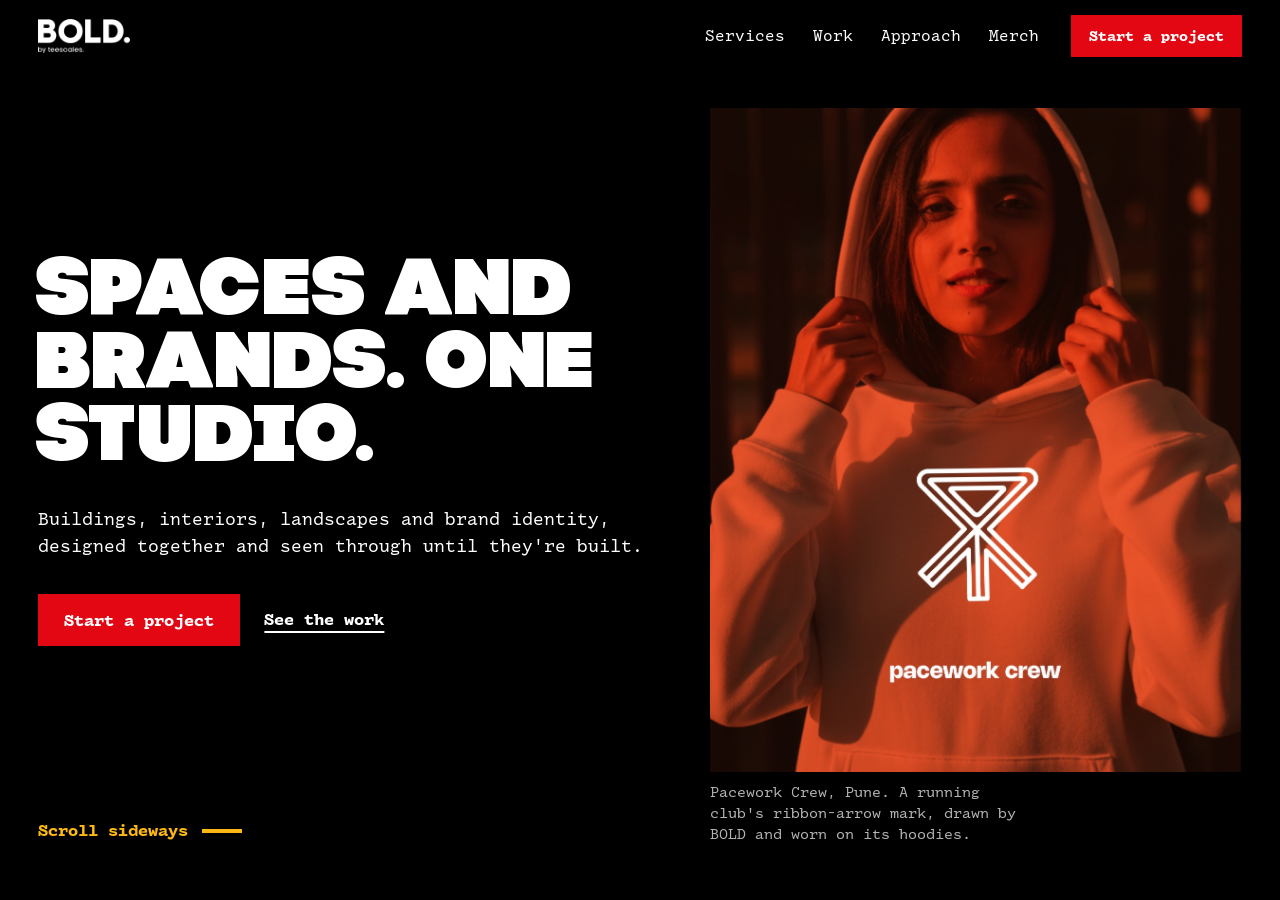
==== commit 42ac0be9: "Work page: folder shelf with in-place project view Each project is a flat folder. Clicking it opens " ====
--- a/index.html
+++ b/index.html
@@ -7,7 +7,7 @@
   <meta name="description" content="BOLD is a design studio in India for spaces and brands: buildings, interiors and landscapes, and the identity that goes with them.">
   <link rel="icon" type="image/png" href="Favicon.png">
   <link rel="preload" href="fonts/Code-Pro-Black.ttf" as="font" type="font/ttf" crossorigin>
-  <link rel="stylesheet" href="style.css?v=20261025">
+  <link rel="stylesheet" href="style.css?v=20261035">
 </head>
 <body>
   <a class="skip" href="#work">Skip to the work</a>
@@ -103,11 +103,11 @@
         <h3><i class="wp-mark" aria-hidden="true"></i>Brand identity</h3>
         <!-- tiles:brands (newest first) -->
         <ul class="wp-tiles">
-          <li><a href="projects.html#p-neel"><span class="wp-frame"><img src="img/neel-04.jpg" alt="Five Chutneys By Neel jars in a row" loading="lazy" width="1400" height="929"></span><span class="wp-name">Chutneys By Neel</span><span class="wp-meta">Bhubaneswar, 2026</span></a></li>
-          <li><a href="projects.html#p-kaafi"><span class="wp-frame"><img src="img/kaafi-08.jpg" alt="Three Kaafi Coffee cups in teal, pink and yellow" loading="lazy" width="1400" height="1400"></span><span class="wp-name">Kaafi Coffee</span><span class="wp-meta">2026</span></a></li>
-          <li><a href="projects.html#p-pacework"><span class="wp-frame"><img src="img/pacework-01.jpg" alt="Runner in a Pacework Crew hoodie" loading="lazy" width="1119" height="1400"></span><span class="wp-name">Pacework Crew</span><span class="wp-meta">Pune, 2025</span></a></li>
-          <li><a href="projects.html#p-trishakti"><span class="wp-frame"><img src="img/trishakti-02.jpg" alt="Trishakti Homestay business cards in cream and maroon" loading="lazy" width="1400" height="932"></span><span class="wp-name">Trishakti Homestay</span><span class="wp-meta">Guwahati, 2025</span></a></li>
-          <li><a href="projects.html#p-archveda"><span class="wp-frame"><img src="img/archveda-02.jpg" alt="First sketch of the Arch Veda mark on grid paper" loading="lazy" width="1400" height="1400"></span><span class="wp-name">Arch Veda</span><span class="wp-meta">Bhubaneswar, 2024</span></a></li>
+          <li><a href="projects.html#neel"><span class="wp-frame"><img src="img/neel-04.jpg" alt="Five Chutneys By Neel jars in a row" loading="lazy" width="1400" height="929"></span><span class="wp-name">Chutneys By Neel</span><span class="wp-meta">Bhubaneswar, 2026</span></a></li>
+          <li><a href="projects.html#kaafi"><span class="wp-frame"><img src="img/kaafi-08.jpg" alt="Three Kaafi Coffee cups in teal, pink and yellow" loading="lazy" width="1400" height="1400"></span><span class="wp-name">Kaafi Coffee</span><span class="wp-meta">2026</span></a></li>
+          <li><a href="projects.html#pacework"><span class="wp-frame"><img src="img/pacework-01.jpg" alt="Runner in a Pacework Crew hoodie" loading="lazy" width="1119" height="1400"></span><span class="wp-name">Pacework Crew</span><span class="wp-meta">Pune, 2025</span></a></li>
+          <li><a href="projects.html#trishakti"><span class="wp-frame"><img src="img/trishakti-02.jpg" alt="Trishakti Homestay business cards in cream and maroon" loading="lazy" width="1400" height="932"></span><span class="wp-name">Trishakti Homestay</span><span class="wp-meta">Guwahati, 2025</span></a></li>
+          <li><a href="projects.html#archveda"><span class="wp-frame"><img src="img/archveda-02.jpg" alt="First sketch of the Arch Veda mark on grid paper" loading="lazy" width="1400" height="1400"></span><span class="wp-name">Arch Veda</span><span class="wp-meta">Bhubaneswar, 2024</span></a></li>
         </ul>
       </div>
     </section>
@@ -162,6 +162,6 @@
 
   <div class="progress" aria-hidden="true"><span id="progress-fill"></span></div>
 
-  <script src="main.js?v=20261025"></script>
+  <script src="main.js?v=20261031"></script>
 </body>
 </html>
--- a/style.css
+++ b/style.css
@@ -2,8 +2,8 @@
 
 @font-face { font-family: 'Code Pro'; src: url('fonts/Code-Pro-Black.ttf') format('truetype'); font-weight: 900; font-display: swap; }
 @font-face { font-family: 'Code Pro'; src: url('fonts/Code-Pro-Bold.ttf') format('truetype'); font-weight: 700; font-display: swap; }
-@font-face { font-family: 'Code Pro LC'; src: url('fonts/Code-Pro-LC.ttf') format('truetype'); font-weight: 400; font-display: swap; }
-@font-face { font-family: 'Code Pro LC'; src: url('fonts/Code-Pro-Bold-LC.ttf') format('truetype'); font-weight: 700; font-display: swap; }
+@font-face { font-family: 'Drafting Mono'; src: url('fonts/Drafting-Mono-Regular.ttf') format('truetype'); font-weight: 400; font-display: swap; }
+@font-face { font-family: 'Drafting Mono'; src: url('fonts/Drafting-Mono-Bold.ttf') format('truetype'); font-weight: 700; font-display: swap; }
 
 :root {
   --black: #000;
@@ -15,7 +15,7 @@
   --muted: #b3b3b3;
 
   --display: 'Code Pro', 'Arial Black', sans-serif;
-  --text: 'Code Pro LC', 'Helvetica Neue', Arial, sans-serif;
+  --text: 'Drafting Mono', ui-monospace, Menlo, monospace;
 
   --m: clamp(20px, 3vw, 48px);     /* outer margin */
   --bar: 72px;                     /* header height */
@@ -124,16 +124,6 @@
 .chip.is-on { background: var(--white); color: var(--black); }
 .chip-red.is-on { background: var(--red); color: var(--white); }
 .chip-blue.is-on { background: var(--blue); color: var(--white); }
-.index-list { display: grid; gap: 22px; }
-.index-list li { transition: opacity .3s var(--ease), transform .3s var(--ease); }
-.index-list li.is-dim { opacity: .18; }
-.index-list a { text-decoration: none; display: block; }
-.ix-name { display: block; font: 900 clamp(28px, 7.5vw, 40px)/1 var(--display); text-transform: uppercase; letter-spacing: 0; }
-.index-list a .ix-name { transition: color .2s; }
-.index-list a:hover .ix-name { color: var(--yellow); }
-.index-list a .ix-name::after { content: ''; display: inline-block; width: .32em; height: .32em; margin-left: .25em; background: var(--red); vertical-align: .1em; }
-.ix-meta { display: block; margin-top: 6px; color: var(--muted); font-size: 15px; }
-
 .project { display: grid; gap: 32px; }
 .project h2 { font-size: clamp(40px, 11vw, 64px); }
 .project-meta { font-weight: 700; margin: 14px 0 18px; }
@@ -272,9 +262,7 @@
   .index { width: clamp(900px, 92vw, 1480px); display: flex; flex-direction: column; }
   .index .display { font-size: min(4vw, 7vh); max-width: 22ch; }
   .filter { margin: clamp(16px, 3.5vh, 36px) 0 clamp(16px, 3vh, 32px); }
-  .index-list { grid-template-columns: 1fr 1fr; gap: clamp(10px, 2vh, 22px) 4vw; align-content: start; }
   .work-all { margin-top: auto; padding-top: 12px; }
-  .ix-name { font-size: min(2.7vw, 4.6vh); }
 
   /* Chutneys By Neel: six landscape pictures in two rows */
   .p-neel .mosaic { display: grid; grid-auto-flow: column; grid-template-rows: repeat(2, auto); gap: 2.4vh clamp(12px, 1.4vw, 24px); height: auto; align-self: center; }
@@ -285,7 +273,6 @@
   .p-kaafi .sequence { display: grid; grid-auto-flow: column; grid-template-rows: repeat(2, auto); gap: 2.4vh clamp(12px, 1.4vw, 24px); height: auto; align-self: center; }
   .p-kaafi .sequence li, .p-kaafi .tile { height: auto; }
   .p-kaafi .tile img { height: calc((100dvh - var(--bar) - clamp(16px, 4vh, 48px) - var(--foot) - 2.4vh) / 2 - 64px); }
-  .ix-meta { margin-top: 2px; }
 
   /* Project panels: copy column, then a strip of pictures at full height */
   .project { display: flex; gap: clamp(28px, 3vw, 56px); align-items: stretch; }
@@ -407,12 +394,6 @@
 .service li:hover { transform: translateX(6px); }
 .service li:hover::before { transform: rotate(45deg); }
 
-/* Work index: names step right, the red square turns */
-.index-list a .ix-name { transition: color var(--fast), transform var(--mid) var(--ease); }
-.index-list a:hover .ix-name, .index-list a:focus-visible .ix-name { transform: translateX(10px); }
-.index-list a .ix-name::after { transition: transform var(--mid) var(--ease); }
-.index-list a:hover .ix-name::after { transform: rotate(90deg) scale(1.3); }
-
 /* Project pictures lift on hover, captions brighten */
 .tile { transition: transform .5s var(--ease); }
 .tile figcaption { transition: color var(--fast); }
@@ -504,3 +485,190 @@
   .scroll-motion .panel .display, .scroll-motion .service h3, .scroll-motion .service ul, .scroll-motion .tile,
   .scroll-motion .pr-num, .scroll-motion .wp-frame img { will-change: translate; }
 }
+
+/* =========================================================
+   Work shelf: one flat folder per project. Opening one tips its flap, the papers slide down
+   into it, and the project view (.pview) opens below: info in one rectangle, all pictures in a grid.
+   The 6px corner on the folder body is the one deliberate exception to the square-corner rule.
+   ========================================================= */
+.shelf {
+  --cols: 1; --gap: 28px;
+  display: grid; grid-template-columns: repeat(var(--cols), minmax(0, 1fr));
+  gap: 40px var(--gap); align-items: start;
+  overflow-x: clip; padding: 8px 8px 0; margin: -8px -8px 0;
+}
+@media (min-width: 600px) { .shelf { --cols: 2; } }
+
+.fd {
+  --c: var(--red);
+  --tab: 16px;       /* height of the folder tab */
+  --pw: 34%;         /* paper width, of the folder width */
+  --shut: .9;        /* paper scale inside the folder */
+  position: relative; isolation: isolate;
+  display: flex; flex-direction: column;
+  transition: opacity .3s var(--ease);
+}
+.fd-arch { --c: var(--blue); }
+.fd.is-dim { opacity: .18; }
+
+/* Tab and back panel, behind everything */
+.fd::before, .fd::after { content: ''; position: absolute; left: 0; z-index: -1; background: var(--c); pointer-events: none; }
+.fd::before { top: 0; width: 42%; height: calc(var(--tab) + 2px); clip-path: polygon(0 0, calc(100% - 14px) 0, 100% 100%, 0 100%); }
+.fd::after { right: 0; top: var(--tab); aspect-ratio: 16 / 10; border-radius: 0 6px 6px 6px; }
+
+/* The toggle is the whole folder plus its label; its ::before is the front flap.
+   It clips sideways so the tipped flap, wider in perspective, stays inside the folder's box. */
+.fd-toggle {
+  position: relative; display: block; width: 100%;
+  margin: 0; padding: calc(var(--tab) + 62.5%) 0 0;
+  border: 0; background: none; color: inherit; font: inherit; text-align: left;
+  -webkit-appearance: none; appearance: none; cursor: pointer;
+  overflow-x: clip;
+  container-type: inline-size;
+}
+.fd-toggle::before {
+  content: ''; position: absolute; left: 0; right: 0; top: var(--tab); z-index: 2;
+  margin-top: 15%; aspect-ratio: 16 / 7.6;
+  background: color-mix(in srgb, var(--c) 85%, white); border-radius: 6px;
+  transform-origin: 50% 100%; transform: perspective(900px) rotateX(0deg);
+  transition: transform .4s var(--ease), opacity .3s var(--ease);
+  pointer-events: none;
+}
+.fd-name { display: block; margin-top: 14px; font: 900 clamp(22px, 6.4vw, 32px)/1 var(--display); text-transform: uppercase; letter-spacing: 0; transition: color var(--fast); }
+.fd-meta { display: block; margin-top: 6px; font: 400 15px/1.4 var(--text); color: var(--muted); }
+
+/* Papers: a stack inside the back, the top of it peeking over the flap. Never interactive (inert). */
+.fd-papers { position: absolute; left: 0; right: 0; top: var(--tab); aspect-ratio: 16 / 10; z-index: 1; pointer-events: none; }
+.fd-paper {
+  --d: calc(var(--i, 0) - var(--mid, 0));
+  position: absolute; top: 4%; left: 50%; width: var(--pw); margin: 0 0 0 calc(var(--pw) / -2);
+  display: block; aspect-ratio: 4 / 5; padding: 4px; background: var(--white);
+  opacity: .55; pointer-events: none;
+  transform-origin: 50% 0;
+  transform: translateY(6%) rotate(calc(var(--d) * 3deg)) scale(var(--shut));
+  transition: transform .4s var(--ease), opacity .4s var(--ease);
+}
+.fd-paper img { width: 100%; height: 100%; object-fit: cover; background: var(--step); }
+
+/* Open: one short tip of the flap. Nothing else in the folder moves. */
+.fd.is-open .fd-toggle::before { transform: perspective(900px) rotateX(-40deg); }
+.fd.is-open .fd-name { color: var(--yellow); }
+/* A small yellow sticker stuck on the folder's front face, bottom left */
+.fd-tag {
+  position: absolute; z-index: 2; left: 8cqw;
+  top: calc(var(--tab) + 62.5cqw - 34px);
+  padding: 3px 6px; background: var(--yellow); color: var(--black);
+  font: 700 10px/1.2 var(--text); transform: rotate(-2deg);
+  transition: opacity .3s var(--ease);
+}
+.shelf.is-compact .fd-tag { opacity: 0; }
+
+@media (hover: hover) and (pointer: fine) {
+  .fd:not(.is-soon):not(.is-open):hover .fd-toggle::before { transform: perspective(900px) rotateX(-14deg); }
+  .fd:not(.is-soon):not(.is-open):hover .fd-paper { opacity: .8; transform: translateY(-10%) rotate(calc(var(--d) * 4deg)) scale(calc(var(--shut) + .02)); }
+}
+
+/* Projects with no pictures yet: never open */
+.fd.is-soon .fd-toggle { cursor: default; }
+.has-cursor .fd.is-soon .fd-toggle { cursor: none; }
+
+/* ---------- Project view ---------- */
+/* It appears below the shelf; nothing above it moves or resizes. The flap tips (.4s), then the
+   view fades in and rises 12px (.5s) and its pictures fade in one by one (.is-in).
+   Closing fades it out (.3s), then main.js folds the flap back. (Entrance is now a plain fade, no rise.) */
+.pview { --g: 16px; --ar: 1; }
+/* Phones: info first, then the pictures in one or two equal columns, 16px gutters */
+.pview:not([hidden]) { display: grid; gap: var(--g); margin: 40px calc(16px - var(--m)) 0; scroll-margin-top: calc(var(--bar) + 12px); }
+.pv-info { position: relative; padding: 64px 16px 24px; background: var(--step); color: var(--white); }
+.pv-info.p-trishakti { background: #3a1e22; }
+.pv-info.p-archveda { background: var(--white); color: var(--black); }
+.pv-info .display { font-size: clamp(36px, 10vw, 56px); max-width: none; }
+.pv-info .project-copy p + p { margin-top: 14px; }
+.pv-close {
+  position: absolute; top: 10px; right: 10px;
+  width: 44px; height: 44px; padding: 0; border: 0;
+  background: var(--black); color: var(--white); font: 400 30px/1 var(--text);
+  cursor: pointer; transition: background var(--fast), color var(--fast);
+}
+.pv-close:hover { background: var(--yellow); color: var(--black); }
+/* One grid, one gap, equal cells: every picture is cropped to the project's main shape */
+.pv-grid { display: grid; grid-template-columns: repeat(var(--pcols, 2), minmax(0, 1fr)); gap: var(--g); align-items: start; }
+.pview .pv-grid .tile { width: auto; height: auto; }
+.pview .pv-grid .tile img { width: 100%; height: auto; aspect-ratio: var(--ar); object-fit: cover; }
+
+/* Entrance and exit */
+.pview { opacity: 0; transition: opacity .3s var(--ease); }
+.pview .pv-grid .tile { opacity: 0; transition: opacity .3s var(--ease); }
+.pview.is-in { opacity: 1; transition: opacity .4s var(--ease) .25s; }
+.pview.is-in .pv-grid .tile { opacity: 1; transition: opacity .4s var(--ease) calc(.35s + min(var(--k, 0), 6) * 40ms); }
+/* Pictures only fade: no lift on hover inside the view */
+.pview .pv-grid .tile:hover { transform: none; }
+
+/* Sideways walk: the panel keeps its width and the heading, chips and folders keep their size.
+   The folders sit in one compact row; the view fills the height under them and, when its
+   pictures need more room than the panel has, scrolls sideways inside itself. */
+@media (min-width: 768px) and (orientation: landscape) {
+  .shelf {
+    --cols: 7; --gap: clamp(16px, 1.8vw, 32px); --shelf-h: clamp(120px, 24vh, 230px);
+    flex: none; align-content: start;
+  }
+  .fd {
+    --pw: 78%; --shut: .5; --lab: 58px;
+    width: min(100%, calc((var(--shelf-h) - var(--tab) - var(--lab)) / .625));
+  }
+  .fd-name { margin-top: 10px; font-size: clamp(13px, 1.1vw, 18px); line-height: 1.05; overflow-wrap: break-word; }
+  .fd-meta { margin-top: 4px; font-size: 13px; white-space: nowrap; overflow: hidden; text-overflow: ellipsis; }
+
+  /* When the view needs the room, the folders shrink to their names: a short, smooth change in size */
+  .fd-toggle { transition: padding-top .4s var(--ease); }
+  .fd::before, .fd::after, .fd-papers { transition: opacity .3s var(--ease); }
+  .fd-meta { max-height: 2em; transition: opacity .3s var(--ease), max-height .4s var(--ease), margin-top .4s var(--ease); }
+  .shelf.is-compact .fd-toggle { padding-top: 0; }
+  .shelf.is-compact .fd::before, .shelf.is-compact .fd::after, .shelf.is-compact .fd-toggle::before,
+  .shelf.is-compact .fd-papers { opacity: 0; }
+  .shelf.is-compact .fd-name { margin-top: 0; }
+  .shelf.is-compact .fd-meta { opacity: 0; max-height: 0; margin-top: 0; }
+  .shelf.no-anim .fd-toggle, .shelf.no-anim .fd-meta, .shelf.no-anim .fd-name,
+  .shelf.no-anim .fd::before, .shelf.no-anim .fd::after, .shelf.no-anim .fd-papers, .shelf.no-anim .fd-toggle::before { transition: none; }
+
+  .pview { --g: clamp(12px, 1.4vw, 24px); }
+  .pview:not([hidden]) {
+    flex: 1 1 0; min-height: 0; margin: 2vh 0 0;
+    display: flex; align-items: stretch; gap: var(--g);
+    overflow-x: auto; overflow-y: hidden; scrollbar-width: none; overscroll-behavior-x: contain;
+  }
+  .pview::-webkit-scrollbar { display: none; }
+  /* The info box never scrolls: main.js shrinks its type (--fit), then adds text columns, until the copy fits */
+  .pv-info { flex: none; width: clamp(300px, 28vw, 440px); padding: 56px clamp(20px, 2vw, 32px) 20px; font-size: calc(15px * var(--fit, 1)); line-height: 1.5; }
+  .pv-info .display { font-size: calc(min(3vw, 5.4vh, 48px) * var(--fit, 1)); }
+  .pv-info .project-meta { margin: calc(12px * var(--fit, 1)) 0 calc(14px * var(--fit, 1)); }
+  .pv-info .project-copy { width: auto; font-size: inherit; column-gap: 28px; }
+  .pv-info .project-copy p + p { margin-top: calc(14px * var(--fit, 1)); }
+  .pv-info .project-copy > .display, .pv-info .project-meta { column-span: all; }
+  .pv-grid {
+    --rows: 1; --cap: 76px;
+    --th: calc((var(--pvh, 400px) - (var(--rows) - 1) * var(--g)) / var(--rows) - var(--cap));
+    flex: none; display: grid; grid-auto-flow: column; grid-template-columns: none;
+    grid-template-rows: repeat(var(--rows), auto); grid-auto-columns: calc(var(--th) * var(--ar));
+    gap: var(--g); align-content: start;
+  }
+  /* Short screens: the pictures take the whole height; captions stay in the project's copy */
+  .pv-grid.no-cap { --cap: 0px; }
+  .pv-grid.no-cap figcaption { display: none; }
+  .pview .pv-grid .tile figcaption { max-width: none; }
+  .pview .pv-grid .tile img { width: 100%; height: var(--th); max-width: none; }
+}
+
+/* Focus: the toggle clips sideways, so its own ring would be cut off. Ring the whole folder instead. */
+@supports selector(:has(a)) {
+  .fd-toggle:focus-visible { outline: none; }
+  .fd:has(> .fd-toggle:focus-visible) { outline: 3px solid var(--yellow); outline-offset: 3px; }
+}
+/* Info box: the pale boxes get a dark ring, and Pacework's red meta line gets a lighter red (4.5:1 on #161616) */
+.pv-info.p-archveda :focus-visible { outline-color: var(--black); }
+.pv-info.p-pacework .project-meta { color: #FF5A5F; }
+
+/* Reduced motion: every state change is instant (the global rule drops transitions) */
+@media (prefers-reduced-motion: reduce) {
+  .pview, .pview .pv-grid .tile { opacity: 1; }
+}
